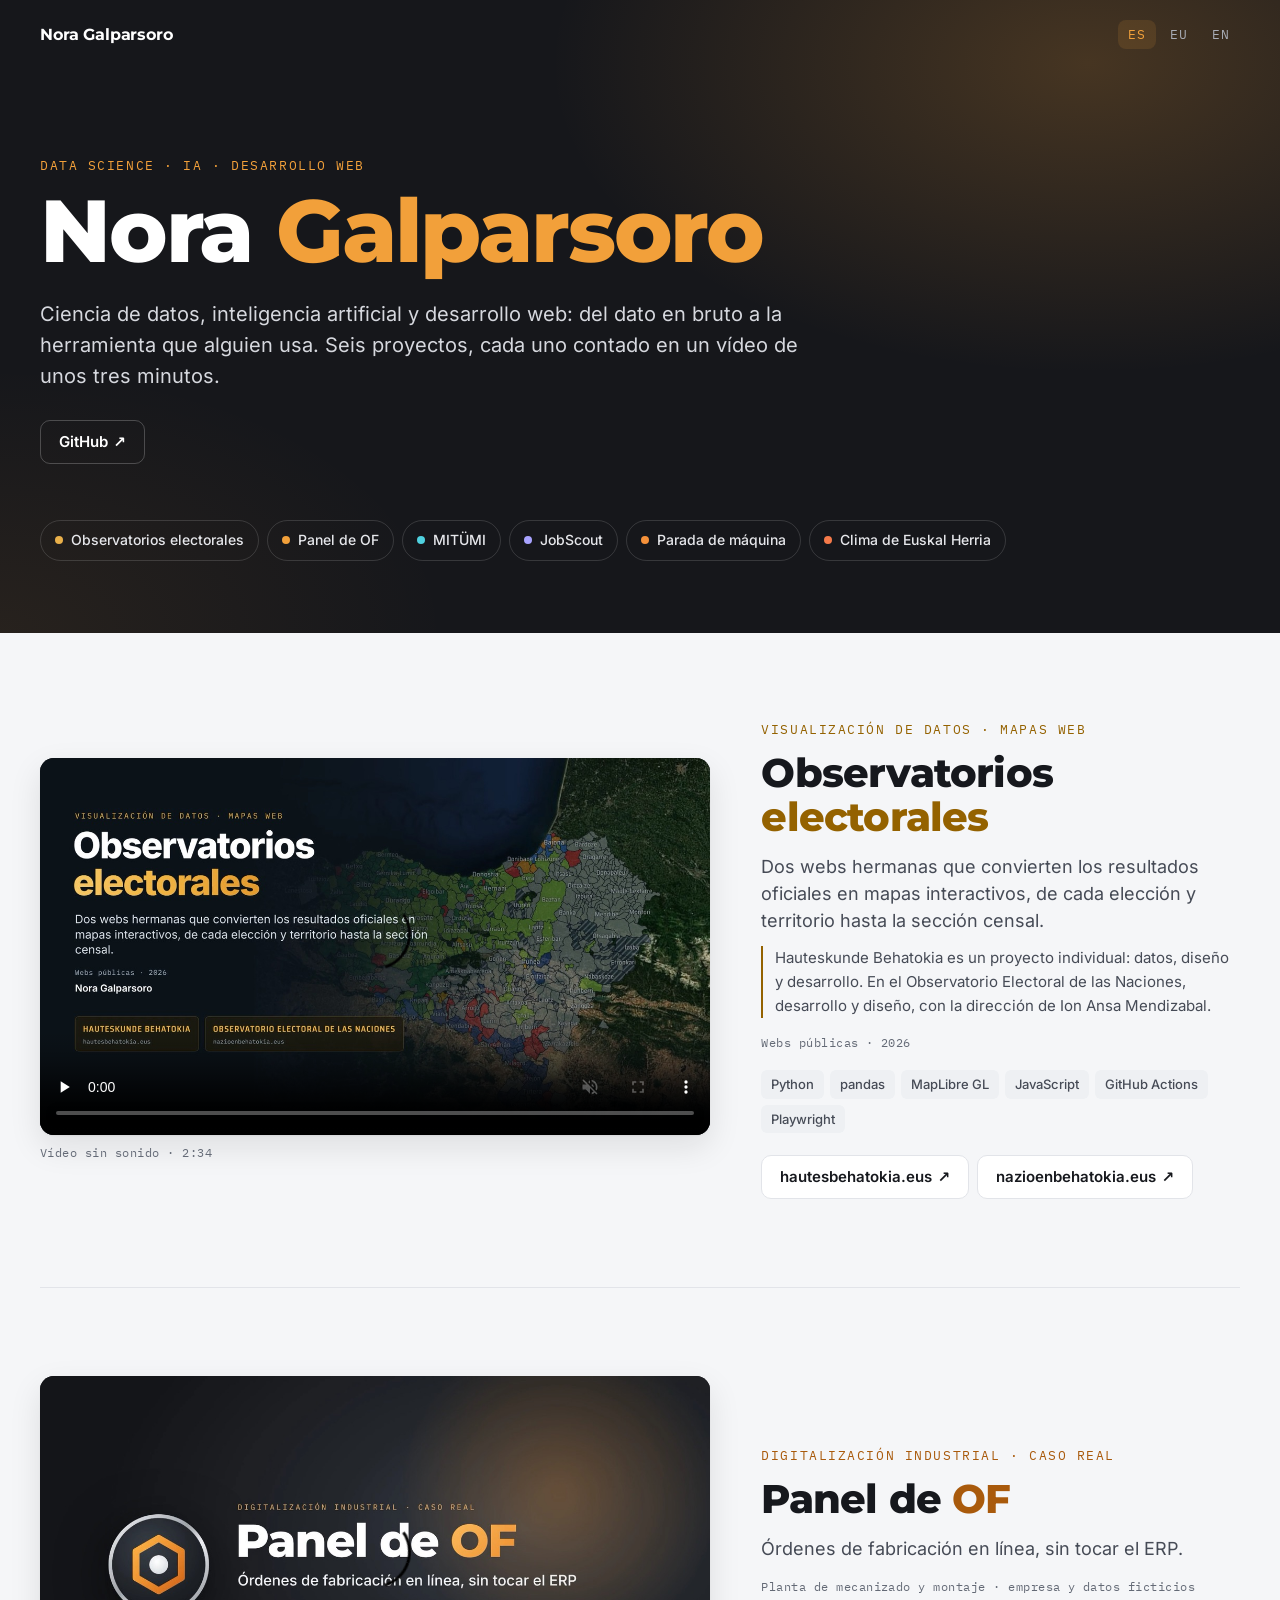
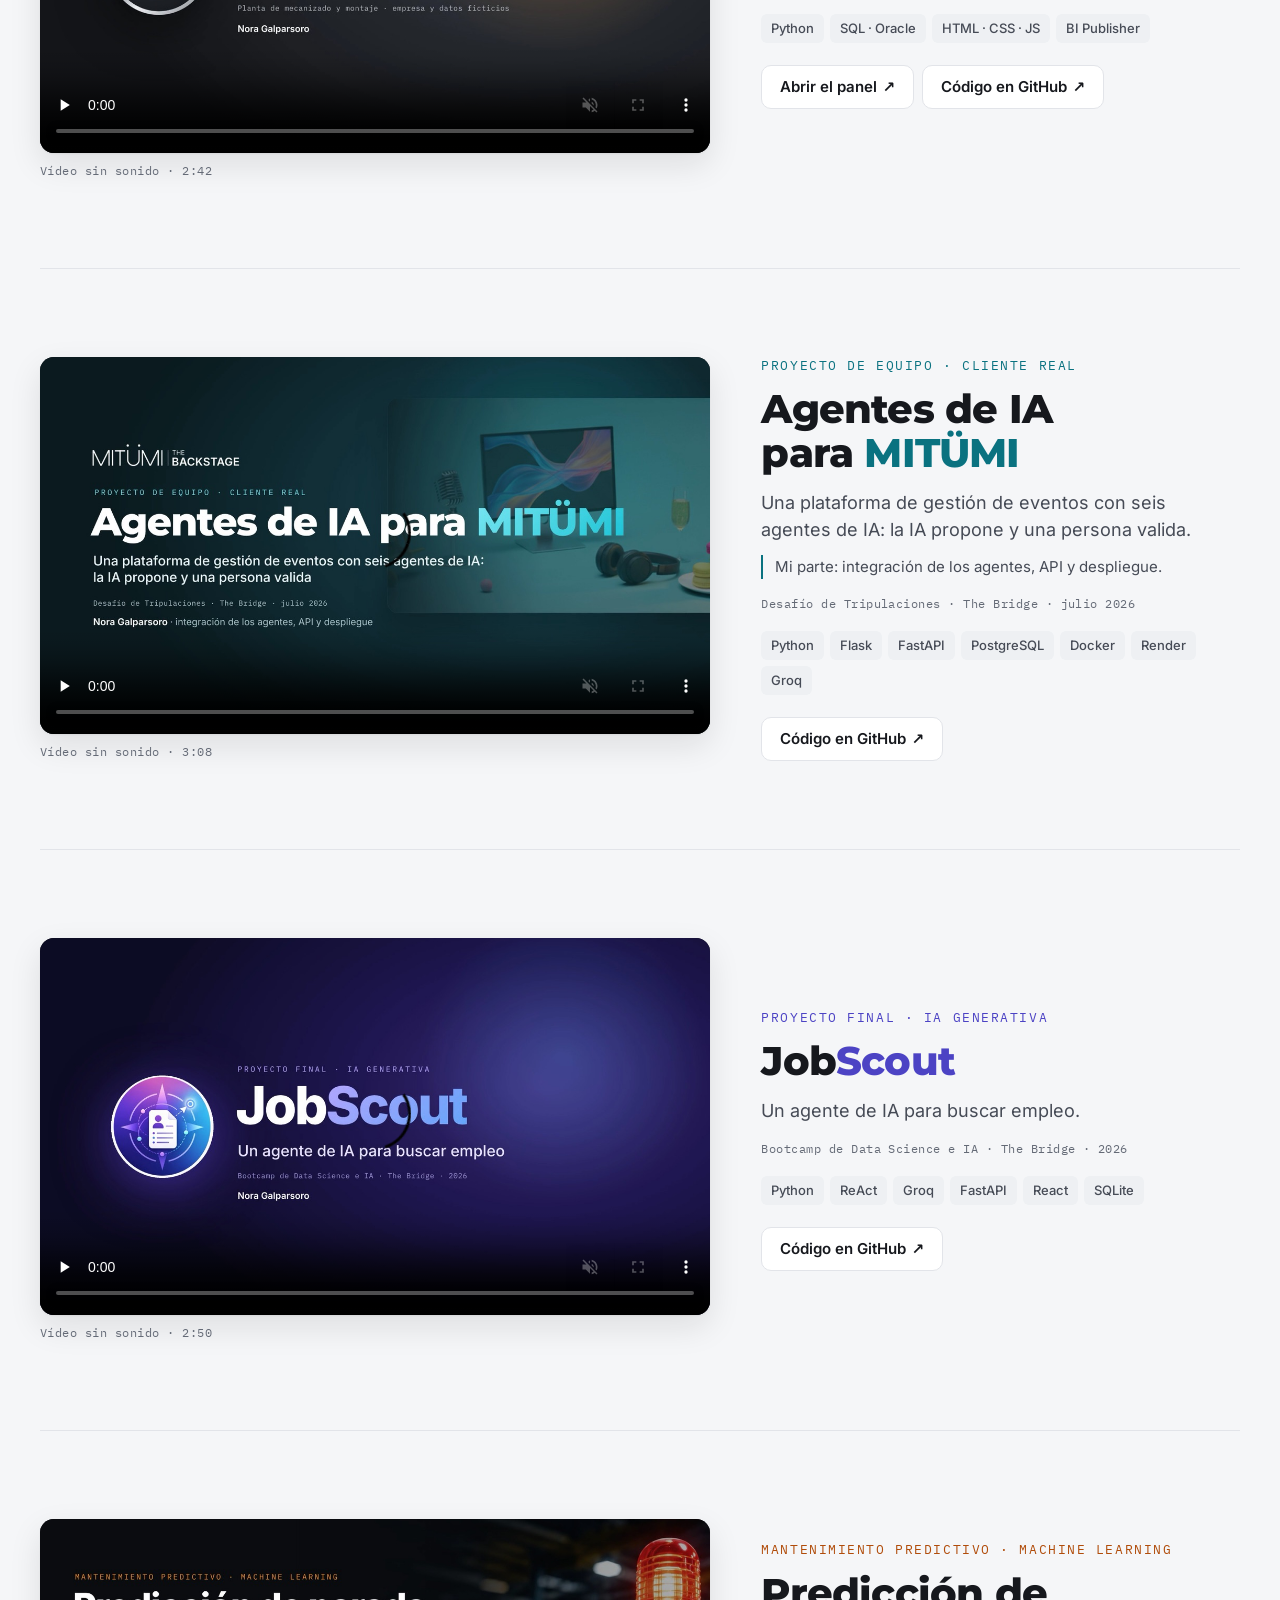
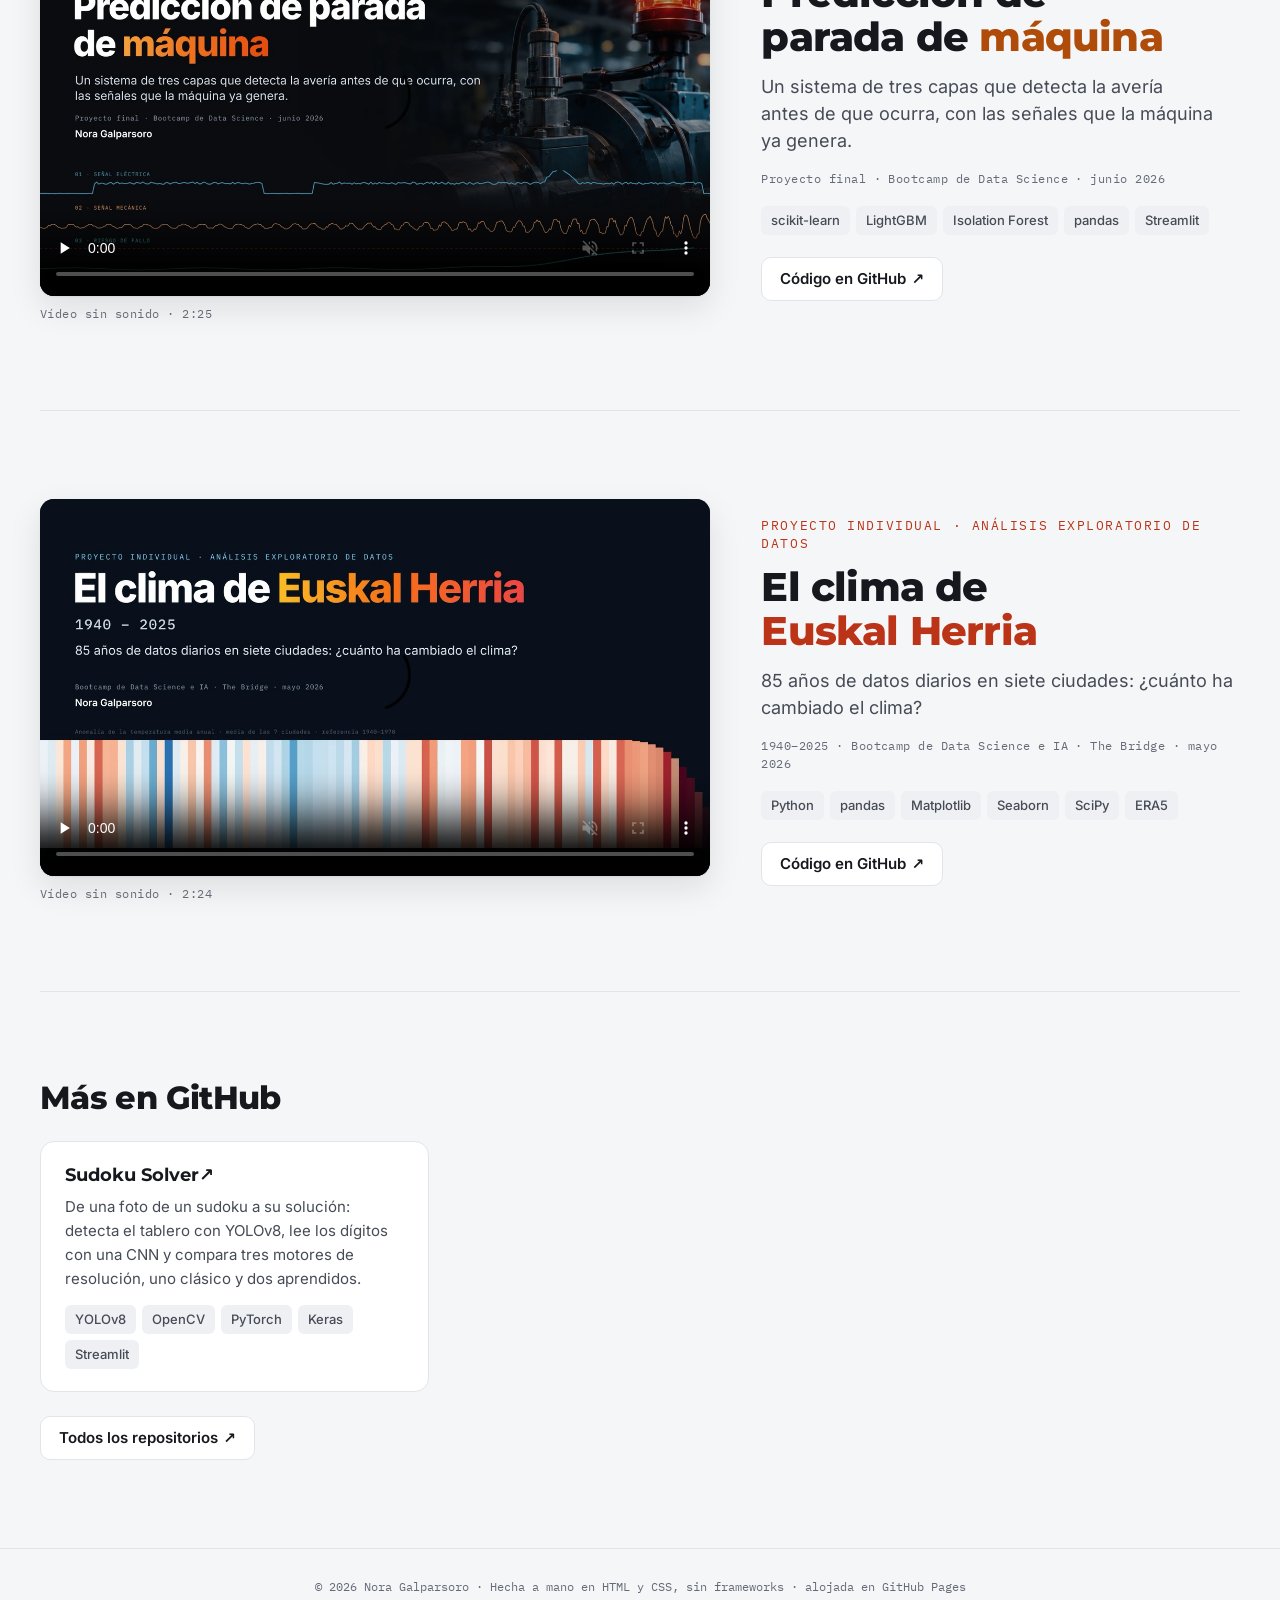
==== index.html @ d655db75 "Portfolio: seis proyectos, cada uno con su vídeo, en castellano, euskera e inglés Co-Authored-By: Cl" ====
<!doctype html>
<html lang="es">
<head>
<meta charset="utf-8">
<meta name="viewport" content="width=device-width, initial-scale=1">
<meta http-equiv="Content-Security-Policy" content="default-src 'self'; img-src 'self'; media-src 'self'; style-src 'self'; font-src 'self'; script-src 'self'; base-uri 'none'; form-action 'none'">
<title>Nora Galparsoro · Portfolio</title>
<meta name="description" content="Proyectos de ciencia de datos, IA y desarrollo web de Nora Galparsoro, cada uno contado en un vídeo de unos tres minutos.">
<meta name="color-scheme" content="light dark">
<meta name="theme-color" content="#16171b">
<link rel="canonical" href="https://ngalparsoro.github.io/">
<link rel="alternate" hreflang="es" href="https://ngalparsoro.github.io/">
<link rel="alternate" hreflang="eu" href="https://ngalparsoro.github.io/eu/">
<link rel="alternate" hreflang="en" href="https://ngalparsoro.github.io/en/">
<link rel="alternate" hreflang="x-default" href="https://ngalparsoro.github.io/">
<meta property="og:type" content="website">
<meta property="og:title" content="Nora Galparsoro · Portfolio">
<meta property="og:description" content="Proyectos de ciencia de datos, IA y desarrollo web de Nora Galparsoro, cada uno contado en un vídeo de unos tres minutos.">
<meta property="og:url" content="https://ngalparsoro.github.io/">
<meta property="og:image" content="https://ngalparsoro.github.io/og-es.jpg">
<meta property="og:image:width" content="1200">
<meta property="og:image:height" content="630">
<meta property="og:locale" content="es_ES">
<meta name="twitter:card" content="summary_large_image">
<link rel="icon" href="favicon.svg" type="image/svg+xml">
<link rel="preload" href="fuentes/montserrat.woff2" as="font" type="font/woff2" crossorigin>
<link rel="preload" href="fuentes/inter.woff2" as="font" type="font/woff2" crossorigin>
<link rel="stylesheet" href="estilo.css?v=6f895183e2">
<script src="portfolio.js?v=cf2d820ee4" defer></script>
</head>
<body>
<a class="saltar" href="#proyectos">Ir a los proyectos</a>
<header class="portada">
<nav class="barra" aria-label="Idioma">
<a class="marca" href="">Nora Galparsoro</a>
<ul class="idiomas">
<li><a href="" lang="es" hreflang="es" title="Español" aria-current="page">ES</a></li>
<li><a href="eu/" lang="eu" hreflang="eu" title="Euskara">EU</a></li>
<li><a href="en/" lang="en" hreflang="en" title="English">EN</a></li>
</ul>
</nav>
<div class="portada-texto">
<p class="ceja">Data Science · IA · Desarrollo web</p>
<h1>Nora <span>Galparsoro</span></h1>
<p class="entradilla">Ciencia de datos, inteligencia artificial y desarrollo web: del dato en bruto a la herramienta que alguien usa. Seis proyectos, cada uno contado en un vídeo de unos tres minutos.</p>
<p class="contacto"><a class="boton boton-claro" href="https://github.com/ngalparsoro">GitHub<span aria-hidden="true">↗</span></a></p>
</div>
<nav class="indice" aria-label="Proyectos">
<ol>
<li><a class="p-behatokiak" href="#behatokiak">Observatorios electorales</a></li>
<li><a class="p-panel-of" href="#panel-of">Panel de OF</a></li>
<li><a class="p-mitumi" href="#mitumi">MITÜMI</a></li>
<li><a class="p-jobscout" href="#jobscout">JobScout</a></li>
<li><a class="p-mantenimiento" href="#mantenimiento">Parada de máquina</a></li>
<li><a class="p-clima" href="#clima">Clima de Euskal Herria</a></li>
</ol>
</nav>
</header>
<main id="proyectos">
<article class="proyecto p-behatokiak" id="behatokiak" aria-labelledby="t-behatokiak">
<figure class="video">
<video controls muted playsinline preload="none" width="1280" height="720" poster="portadas/behatokiak-es.jpg" aria-label="Vídeo: Observatorios electorales">
<source src="videos/behatokiak-es.mp4" type="video/mp4">
</video>
<figcaption>Vídeo sin sonido · 2:34</figcaption>
</figure>
<div class="texto">
<p class="ceja">Visualización de datos · Mapas web</p>
<h2 id="t-behatokiak">Observatorios <em>electorales</em></h2>
<p class="sub">Dos webs hermanas que convierten los resultados oficiales en mapas interactivos, de cada elección y territorio hasta la sección censal.</p>
<p class="nota">Hauteskunde Behatokia es un proyecto individual: datos, diseño y desarrollo. En el Observatorio Electoral de las Naciones, desarrollo y diseño, con la dirección de Ion Ansa Mendizabal.</p>
<p class="meta">Webs públicas · 2026</p>
<ul class="stack"><li>Python</li><li>pandas</li><li>MapLibre GL</li><li>JavaScript</li><li>GitHub Actions</li><li>Playwright</li></ul>
<p class="enlaces"><a class="boton boton-web" href="https://hautesbehatokia.eus">hautesbehatokia.eus<span aria-hidden="true">↗</span></a><a class="boton boton-web" href="https://nazioenbehatokia.eus">nazioenbehatokia.eus<span aria-hidden="true">↗</span></a></p>
</div>
</article>
<article class="proyecto p-panel-of" id="panel-of" aria-labelledby="t-panel-of">
<figure class="video">
<video controls muted playsinline preload="none" width="1280" height="720" poster="portadas/panel-of-es.jpg" aria-label="Vídeo: Panel de OF">
<source src="videos/panel-of-es.mp4" type="video/mp4">
</video>
<figcaption>Vídeo sin sonido · 2:42</figcaption>
</figure>
<div class="texto">
<p class="ceja">Digitalización industrial · Caso real</p>
<h2 id="t-panel-of">Panel de <em>OF</em></h2>
<p class="sub">Órdenes de fabricación en línea, sin tocar el ERP.</p>
<p class="meta">Planta de mecanizado y montaje · empresa y datos ficticios</p>
<ul class="stack"><li>Python</li><li>SQL · Oracle</li><li>HTML · CSS · JS</li><li>BI Publisher</li></ul>
<p class="enlaces"><a class="boton boton-demo" href="https://ngalparsoro.github.io/panel-de-of/mockup_panel_ofs_v2.html">Abrir el panel<span aria-hidden="true">↗</span></a><a class="boton boton-codigo" href="https://github.com/ngalparsoro/panel-de-of">Código en GitHub<span aria-hidden="true">↗</span></a></p>
</div>
</article>
<article class="proyecto p-mitumi" id="mitumi" aria-labelledby="t-mitumi">
<figure class="video">
<video controls muted playsinline preload="none" width="1280" height="720" poster="portadas/mitumi-es.jpg" aria-label="Vídeo: Agentes de IA para MITÜMI">
<source src="videos/mitumi-es.mp4" type="video/mp4">
</video>
<figcaption>Vídeo sin sonido · 3:08</figcaption>
</figure>
<div class="texto">
<p class="ceja">Proyecto de equipo · Cliente real</p>
<h2 id="t-mitumi">Agentes de IA para <em>MITÜMI</em></h2>
<p class="sub">Una plataforma de gestión de eventos con seis agentes de IA: la IA propone y una persona valida.</p>
<p class="nota">Mi parte: integración de los agentes, API y despliegue.</p>
<p class="meta">Desafío de Tripulaciones · The Bridge · julio 2026</p>
<ul class="stack"><li>Python</li><li>Flask</li><li>FastAPI</li><li>PostgreSQL</li><li>Docker</li><li>Render</li><li>Groq</li></ul>
<p class="enlaces"><a class="boton boton-codigo" href="https://github.com/ngalparsoro/Agentes_Mitumi">Código en GitHub<span aria-hidden="true">↗</span></a></p>
</div>
</article>
<article class="proyecto p-jobscout" id="jobscout" aria-labelledby="t-jobscout">
<figure class="video">
<video controls muted playsinline preload="none" width="1280" height="720" poster="portadas/jobscout-es.jpg" aria-label="Vídeo: JobScout">
<source src="videos/jobscout-es.mp4" type="video/mp4">
</video>
<figcaption>Vídeo sin sonido · 2:50</figcaption>
</figure>
<div class="texto">
<p class="ceja">Proyecto final · IA generativa</p>
<h2 id="t-jobscout">Job<em>Scout</em></h2>
<p class="sub">Un agente de IA para buscar empleo.</p>
<p class="meta">Bootcamp de Data Science e IA · The Bridge · 2026</p>
<ul class="stack"><li>Python</li><li>ReAct</li><li>Groq</li><li>FastAPI</li><li>React</li><li>SQLite</li></ul>
<p class="enlaces"><a class="boton boton-codigo" href="https://github.com/ngalparsoro/Agente_JobScout">Código en GitHub<span aria-hidden="true">↗</span></a></p>
</div>
</article>
<article class="proyecto p-mantenimiento" id="mantenimiento" aria-labelledby="t-mantenimiento">
<figure class="video">
<video controls muted playsinline preload="none" width="1280" height="720" poster="portadas/mantenimiento-es.jpg" aria-label="Vídeo: Predicción de parada de máquina">
<source src="videos/mantenimiento-es.mp4" type="video/mp4">
</video>
<figcaption>Vídeo sin sonido · 2:25</figcaption>
</figure>
<div class="texto">
<p class="ceja">Mantenimiento predictivo · Machine learning</p>
<h2 id="t-mantenimiento">Predicción de parada de <em>máquina</em></h2>
<p class="sub">Un sistema de tres capas que detecta la avería antes de que ocurra, con las señales que la máquina ya genera.</p>
<p class="meta">Proyecto final · Bootcamp de Data Science · junio 2026</p>
<ul class="stack"><li>scikit-learn</li><li>LightGBM</li><li>Isolation Forest</li><li>pandas</li><li>Streamlit</li></ul>
<p class="enlaces"><a class="boton boton-codigo" href="https://github.com/ngalparsoro/Milling-Machine-Failure-Prediction">Código en GitHub<span aria-hidden="true">↗</span></a></p>
</div>
</article>
<article class="proyecto p-clima" id="clima" aria-labelledby="t-clima">
<figure class="video">
<video controls muted playsinline preload="none" width="1280" height="720" poster="portadas/clima-es.jpg" aria-label="Vídeo: El clima de Euskal Herria">
<source src="videos/clima-es.mp4" type="video/mp4">
</video>
<figcaption>Vídeo sin sonido · 2:24</figcaption>
</figure>
<div class="texto">
<p class="ceja">Proyecto individual · Análisis exploratorio de datos</p>
<h2 id="t-clima">El clima de <em>Euskal Herria</em></h2>
<p class="sub">85 años de datos diarios en siete ciudades: ¿cuánto ha cambiado el clima?</p>
<p class="meta">1940–2025 · Bootcamp de Data Science e IA · The Bridge · mayo 2026</p>
<ul class="stack"><li>Python</li><li>pandas</li><li>Matplotlib</li><li>Seaborn</li><li>SciPy</li><li>ERA5</li></ul>
<p class="enlaces"><a class="boton boton-codigo" href="https://github.com/ngalparsoro/EDA-Weather-Change-in-Basque-Country">Código en GitHub<span aria-hidden="true">↗</span></a></p>
</div>
</article>
<section class="otros" aria-labelledby="t-otros">
<h2 id="t-otros">Más en GitHub</h2>
<ul>
<li>
<h3><a href="https://github.com/ngalparsoro/Sudoku_Solver_DL">Sudoku Solver<span aria-hidden="true">↗</span></a></h3>
<p>De una foto de un sudoku a su solución: detecta el tablero con YOLOv8, lee los dígitos con una CNN y compara tres motores de resolución, uno clásico y dos aprendidos.</p>
<ul class="stack"><li>YOLOv8</li><li>OpenCV</li><li>PyTorch</li><li>Keras</li><li>Streamlit</li></ul>
</li>
</ul>
<p><a class="boton" href="https://github.com/ngalparsoro?tab=repositories">Todos los repositorios<span aria-hidden="true">↗</span></a></p>
</section>
</main>
<footer class="pie">
<p>© 2026 Nora Galparsoro · Hecha a mano en HTML y CSS, sin frameworks · alojada en GitHub Pages</p>
</footer>
</body>
</html>
---- estilo.css ----
/* Portfolio de Nora Galparsoro. La paleta y las letras son las de las portadas de los vídeos:
   portada oscura con naranja, contenido claro; cada proyecto con su color. */

@font-face {
  font-family: 'Montserrat';
  src: url('fuentes/montserrat.woff2') format('woff2');
  font-weight: 100 900;
  font-display: swap;
}
@font-face {
  font-family: 'Inter';
  src: url('fuentes/inter.woff2') format('woff2');
  font-weight: 100 900;
  font-display: swap;
}
@font-face {
  font-family: 'IBM Plex Mono';
  src: url('fuentes/ibm-plex-mono.woff2') format('woff2');
  font-weight: 400;
  font-display: swap;
}

:root {
  --fondo: #f5f6f8;
  --superficie: #ffffff;
  --texto: #16181d;
  --texto-2: #464b56;
  --texto-3: #646a76;
  --borde: #e2e4e9;
  --chip: #eef0f3;
  --sombra: 0 1px 2px rgb(16 18 24 / 6%), 0 12px 32px rgb(16 18 24 / 10%);

  --oscuro: #16171b;
  --naranja: #f2a03a;

  --sans: 'Inter', system-ui, -apple-system, 'Segoe UI', Roboto, sans-serif;
  --titulo: 'Montserrat', var(--sans);
  --mono: 'IBM Plex Mono', ui-monospace, 'SF Mono', Menlo, Consolas, monospace;

  --ancho: 1200px;
  --margen: clamp(16px, 4vw, 40px);

  color-scheme: light dark;
}

/* Cada proyecto: su color oscuro (sobre claro) y claro (sobre oscuro). */
.p-behatokiak    { --acento-o: #946200; --acento-c: #e9b04a; }
.p-panel-of      { --acento-o: #a95a0c; --acento-c: #f2a03a; }
.p-mitumi        { --acento-o: #0a7280; --acento-c: #4fd1df; }
.p-jobscout      { --acento-o: #4c43c4; --acento-c: #a8a3ff; }
.p-mantenimiento { --acento-o: #b04c0a; --acento-c: #f5913a; }
.p-clima         { --acento-o: #bb3418; --acento-c: #f57a4a; }
body             { --acento-o: #a95a0c; --acento-c: #f2a03a; }
.portada         { --acento-o: var(--naranja); --acento-c: var(--naranja); }
* { --acento: var(--acento-o); }

@media (prefers-color-scheme: dark) {
  :root {
    --fondo: #101114;
    --superficie: #191a1f;
    --texto: #eceef2;
    --texto-2: #b9bdc6;
    --texto-3: #8d929d;
    --borde: #2a2c33;
    --chip: #22242a;
    --sombra: 0 1px 2px rgb(0 0 0 / 30%), 0 12px 32px rgb(0 0 0 / 40%);
  }
  * { --acento: var(--acento-c); }
  .portada { border-bottom: 1px solid var(--borde); }
}

*, *::before, *::after { box-sizing: border-box; }

html { -webkit-text-size-adjust: 100%; scroll-behavior: smooth; }
@media (prefers-reduced-motion: reduce) { html { scroll-behavior: auto; } }

body {
  margin: 0;
  background: var(--fondo);
  color: var(--texto);
  font: 400 1rem/1.6 var(--sans);
  -webkit-font-smoothing: antialiased;
}

a { color: inherit; }
:focus-visible { outline: 2px solid var(--acento); outline-offset: 3px; border-radius: 4px; }
ul, ol { margin: 0; padding: 0; list-style: none; }

.saltar {
  position: absolute; left: 16px; top: -48px; z-index: 10;
  padding: 8px 14px; border-radius: 8px;
  background: var(--naranja); color: var(--oscuro); font-weight: 600; text-decoration: none;
}
.saltar:focus { top: 12px; }

.ceja {
  margin: 0 0 12px;
  font: 400 0.8125rem/1.4 var(--mono);
  letter-spacing: 0.12em;
  text-transform: uppercase;
  color: var(--acento);
}

/* ---------- Portada ---------- */

.portada {
  color: #ffffff;
  background:
    radial-gradient(60% 70% at 85% 10%, rgb(242 160 58 / 22%), transparent 70%),
    radial-gradient(50% 60% at 0% 100%, rgb(242 160 58 / 8%), transparent 70%),
    var(--oscuro);
  padding: 0 var(--margen) clamp(40px, 7vw, 72px);
}
.portada :focus-visible { outline-color: var(--naranja); }

.barra {
  max-width: var(--ancho);
  margin: 0 auto;
  display: flex;
  align-items: center;
  justify-content: space-between;
  gap: 16px;
  padding: 20px 0;
}
.marca {
  font: 700 1rem/1 var(--titulo);
  text-decoration: none;
  letter-spacing: -0.01em;
}
.idiomas { display: flex; gap: 4px; }
.idiomas a {
  display: block;
  padding: 8px 10px;
  border-radius: 8px;
  font: 400 0.8125rem/1 var(--mono);
  letter-spacing: 0.08em;
  color: #a9adb6;
  text-decoration: none;
}
.idiomas a:hover { color: #ffffff; background: rgb(255 255 255 / 8%); }
.idiomas a[aria-current] { color: var(--naranja); background: rgb(242 160 58 / 12%); }

.portada-texto {
  max-width: var(--ancho);
  margin: clamp(32px, 8vw, 88px) auto 0;
}
.portada h1 {
  margin: 0;
  font: 800 clamp(2.75rem, 9vw, 5.5rem)/1 var(--titulo);
  letter-spacing: -0.025em;
}
.portada h1 span { color: var(--naranja); }
.entradilla {
  max-width: 38em;
  margin: 24px 0 0;
  font-size: clamp(1.0625rem, 2.2vw, 1.25rem);
  line-height: 1.55;
  color: #d6d8de;
}
.contacto { margin: 28px 0 0; }

.indice {
  max-width: var(--ancho);
  margin: clamp(36px, 6vw, 56px) auto 0;
}
.indice ol { display: flex; flex-wrap: wrap; gap: 8px; }
.indice a {
  display: inline-flex;
  align-items: center;
  gap: 8px;
  padding: 8px 14px;
  border: 1px solid rgb(255 255 255 / 14%);
  border-radius: 999px;
  font-size: 0.875rem;
  font-weight: 500;
  color: #e6e7eb;
  text-decoration: none;
  transition: border-color 0.15s, background-color 0.15s;
}
.indice a::before {
  content: '';
  width: 8px; height: 8px;
  border-radius: 50%;
  background: var(--acento-c);
}
.indice a:hover { border-color: var(--acento-c); background: rgb(255 255 255 / 5%); }

/* ---------- Botones ---------- */

.boton {
  display: inline-flex;
  align-items: center;
  gap: 0.35em;
  min-height: 44px;
  padding: 10px 18px;
  border: 1px solid var(--borde);
  border-radius: 10px;
  background: var(--superficie);
  font-size: 0.9375rem;
  font-weight: 600;
  line-height: 1.2;
  text-decoration: none;
  transition: border-color 0.15s, color 0.15s;
}
.boton:hover { border-color: var(--acento); color: var(--acento); }
.boton-claro {
  border-color: rgb(255 255 255 / 22%);
  background: transparent;
  color: #ffffff;
}
.boton-claro:hover { border-color: var(--naranja); color: var(--naranja); }

/* ---------- Proyectos ---------- */

main {
  max-width: calc(var(--ancho) + 2 * var(--margen));
  margin: 0 auto;
  padding: 0 var(--margen);
}

.proyecto {
  display: grid;
  grid-template-columns: minmax(0, 7fr) minmax(0, 5fr);
  gap: clamp(28px, 4vw, 56px);
  align-items: center;
  padding: clamp(48px, 7vw, 88px) 0;
  border-bottom: 1px solid var(--borde);
  scroll-margin-top: 16px;
}

.video { margin: 0; }
.video video {
  display: block;
  width: 100%;
  height: auto;
  aspect-ratio: 16 / 9;
  border-radius: 14px;
  background: var(--oscuro);
  box-shadow: var(--sombra);
}
.video figcaption {
  margin-top: 10px;
  font: 400 0.75rem/1.4 var(--mono);
  letter-spacing: 0.04em;
  color: var(--texto-3);
}

.texto h2 {
  margin: 0;
  font: 800 clamp(1.75rem, 3.4vw, 2.5rem)/1.1 var(--titulo);
  letter-spacing: -0.02em;
  text-wrap: balance;
}
.texto h2 em { font-style: normal; color: var(--acento); }
.sub {
  margin: 14px 0 0;
  font-size: 1.125rem;
  line-height: 1.5;
  color: var(--texto-2);
  text-wrap: pretty;
}
.nota {
  margin: 12px 0 0;
  padding-left: 12px;
  border-left: 2px solid var(--acento);
  font-size: 0.9375rem;
  color: var(--texto-2);
}
.meta {
  margin: 16px 0 0;
  font: 400 0.75rem/1.5 var(--mono);
  letter-spacing: 0.04em;
  color: var(--texto-3);
}

.stack { display: flex; flex-wrap: wrap; gap: 6px; margin-top: 18px; }
.stack li {
  padding: 4px 10px;
  border-radius: 6px;
  background: var(--chip);
  font-size: 0.8125rem;
  font-weight: 500;
  color: var(--texto-2);
}

.enlaces { display: flex; flex-wrap: wrap; gap: 8px; margin: 22px 0 0; }

/* ---------- Más en GitHub ---------- */

.otros { padding: clamp(48px, 7vw, 88px) 0; }
.otros > h2 {
  margin: 0 0 24px;
  font: 800 clamp(1.5rem, 2.8vw, 2rem)/1.15 var(--titulo);
  letter-spacing: -0.02em;
}
.otros > ul { display: grid; grid-template-columns: repeat(auto-fill, minmax(min(100%, 340px), 1fr)); gap: 16px; }
.otros > ul > li {
  padding: 22px 24px;
  border: 1px solid var(--borde);
  border-radius: 14px;
  background: var(--superficie);
}
.otros h3 { margin: 0; font: 700 1.125rem/1.3 var(--titulo); }
.otros h3 a { text-decoration: none; }
.otros h3 a:hover { color: var(--acento); }
.otros li p { margin: 8px 0 0; color: var(--texto-2); font-size: 0.9375rem; }
.otros .stack { margin-top: 14px; }
.otros > p { margin: 24px 0 0; }

.pie {
  padding: 28px var(--margen) 40px;
  border-top: 1px solid var(--borde);
  text-align: center;
  font: 400 0.75rem/1.6 var(--mono);
  color: var(--texto-3);
}
.pie p { margin: 0; }

/* ---------- Pantallas estrechas ---------- */

@media (max-width: 860px) {
  .proyecto { grid-template-columns: minmax(0, 1fr); gap: 24px; }
}
@media (max-width: 380px) {
  .marca { font-size: 0.9375rem; }
  .idiomas a { padding: 8px 7px; }
}
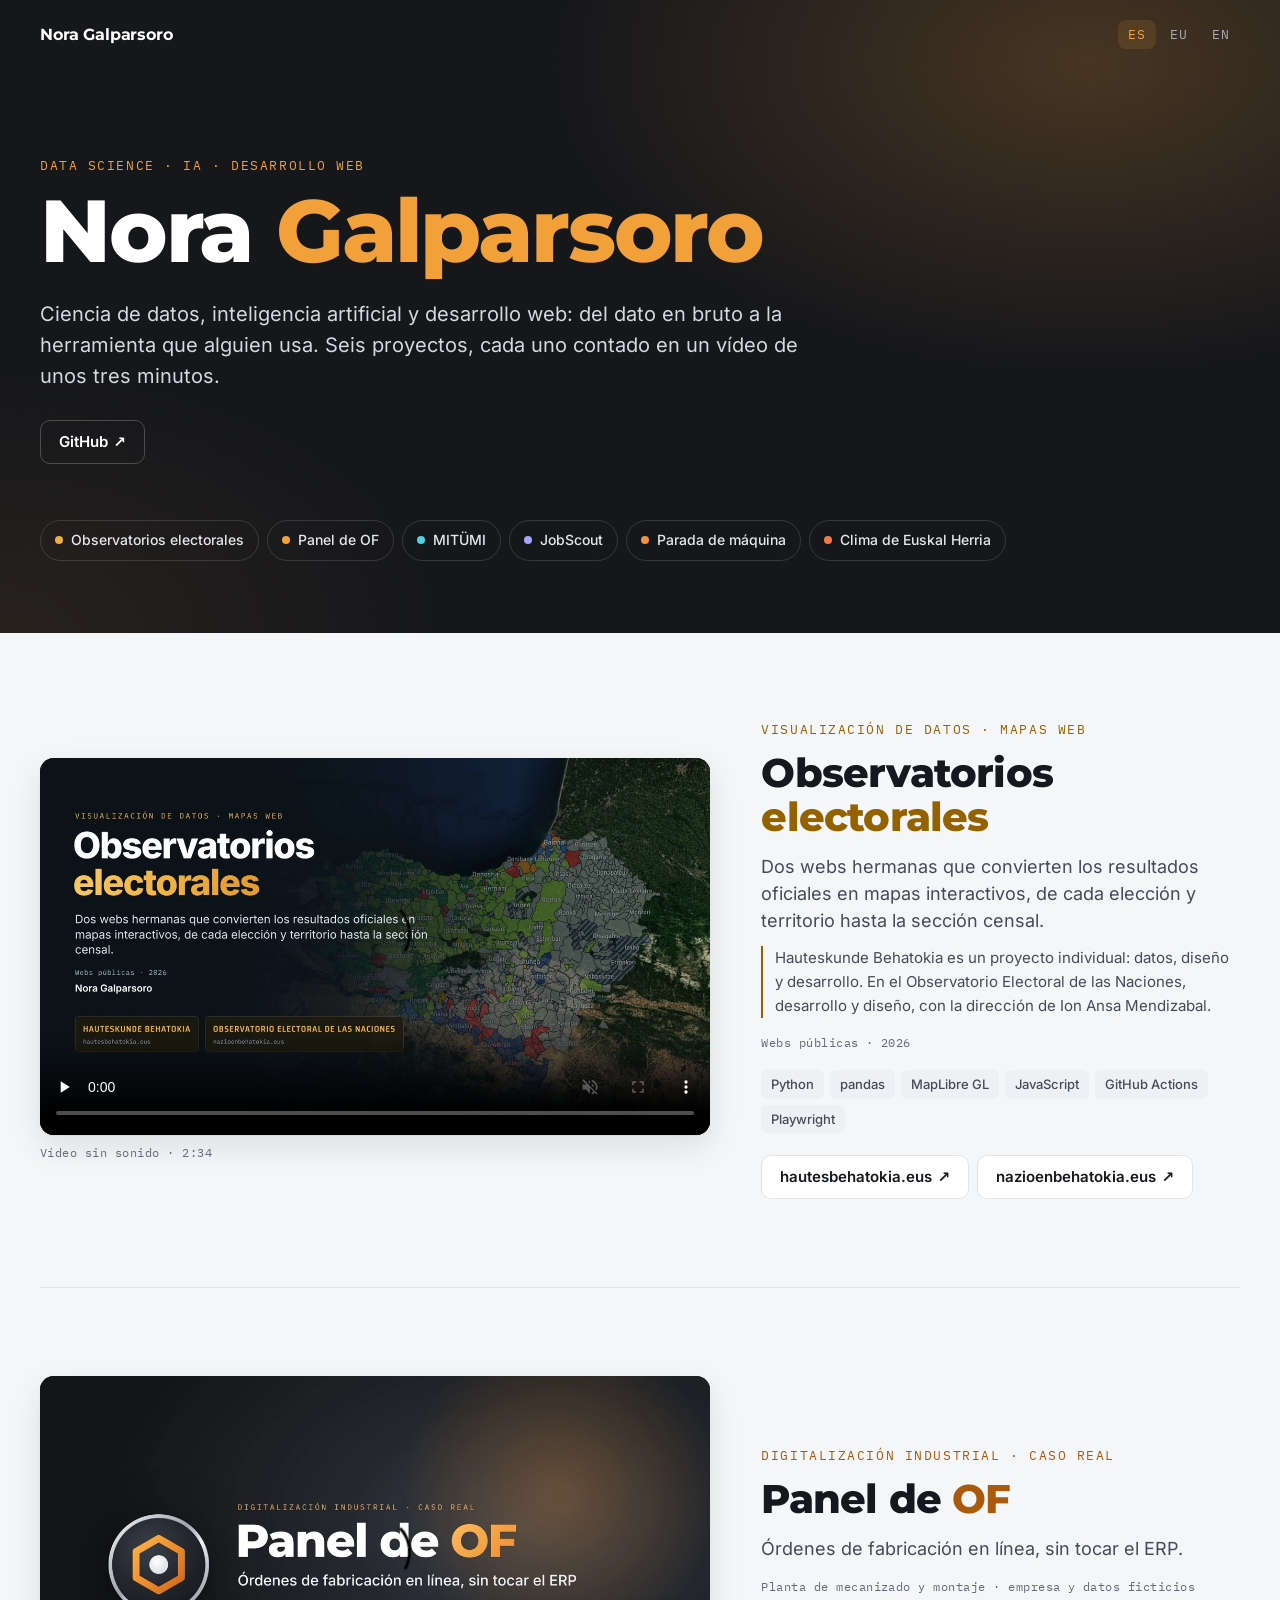
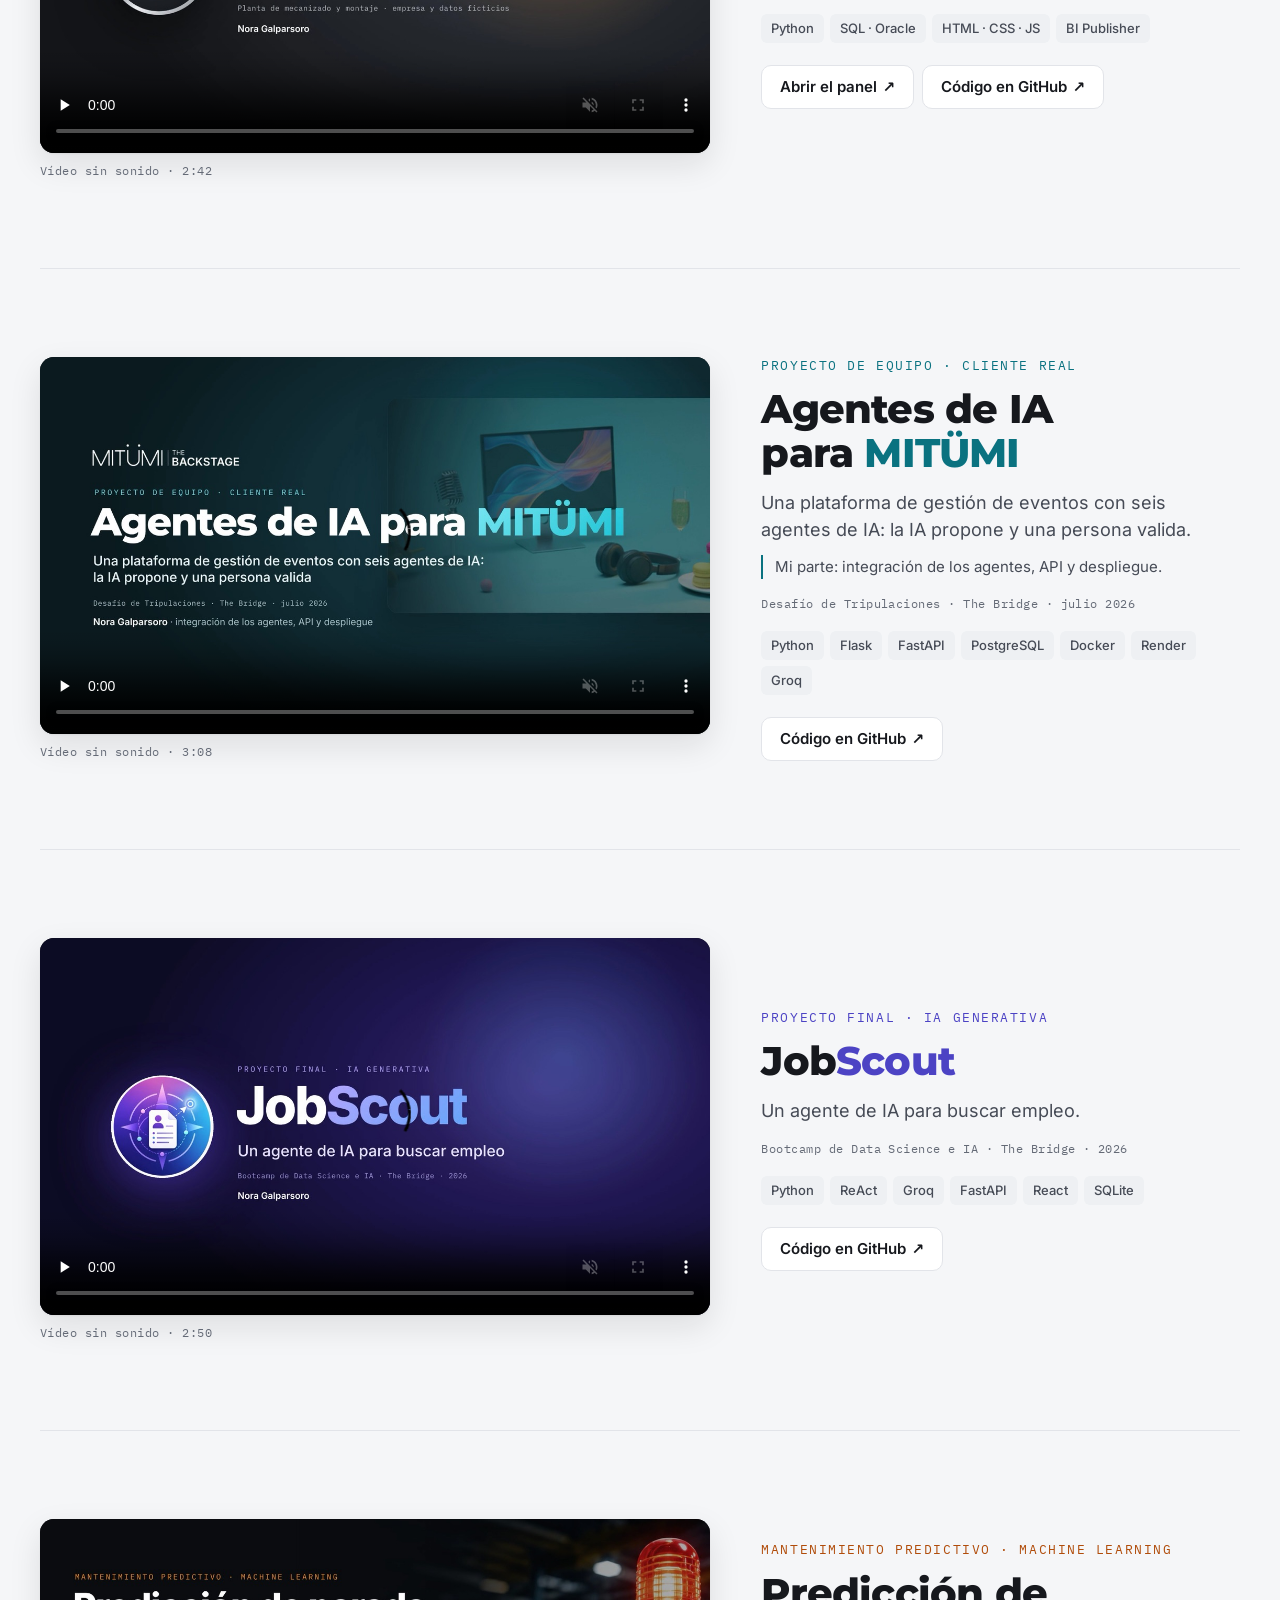
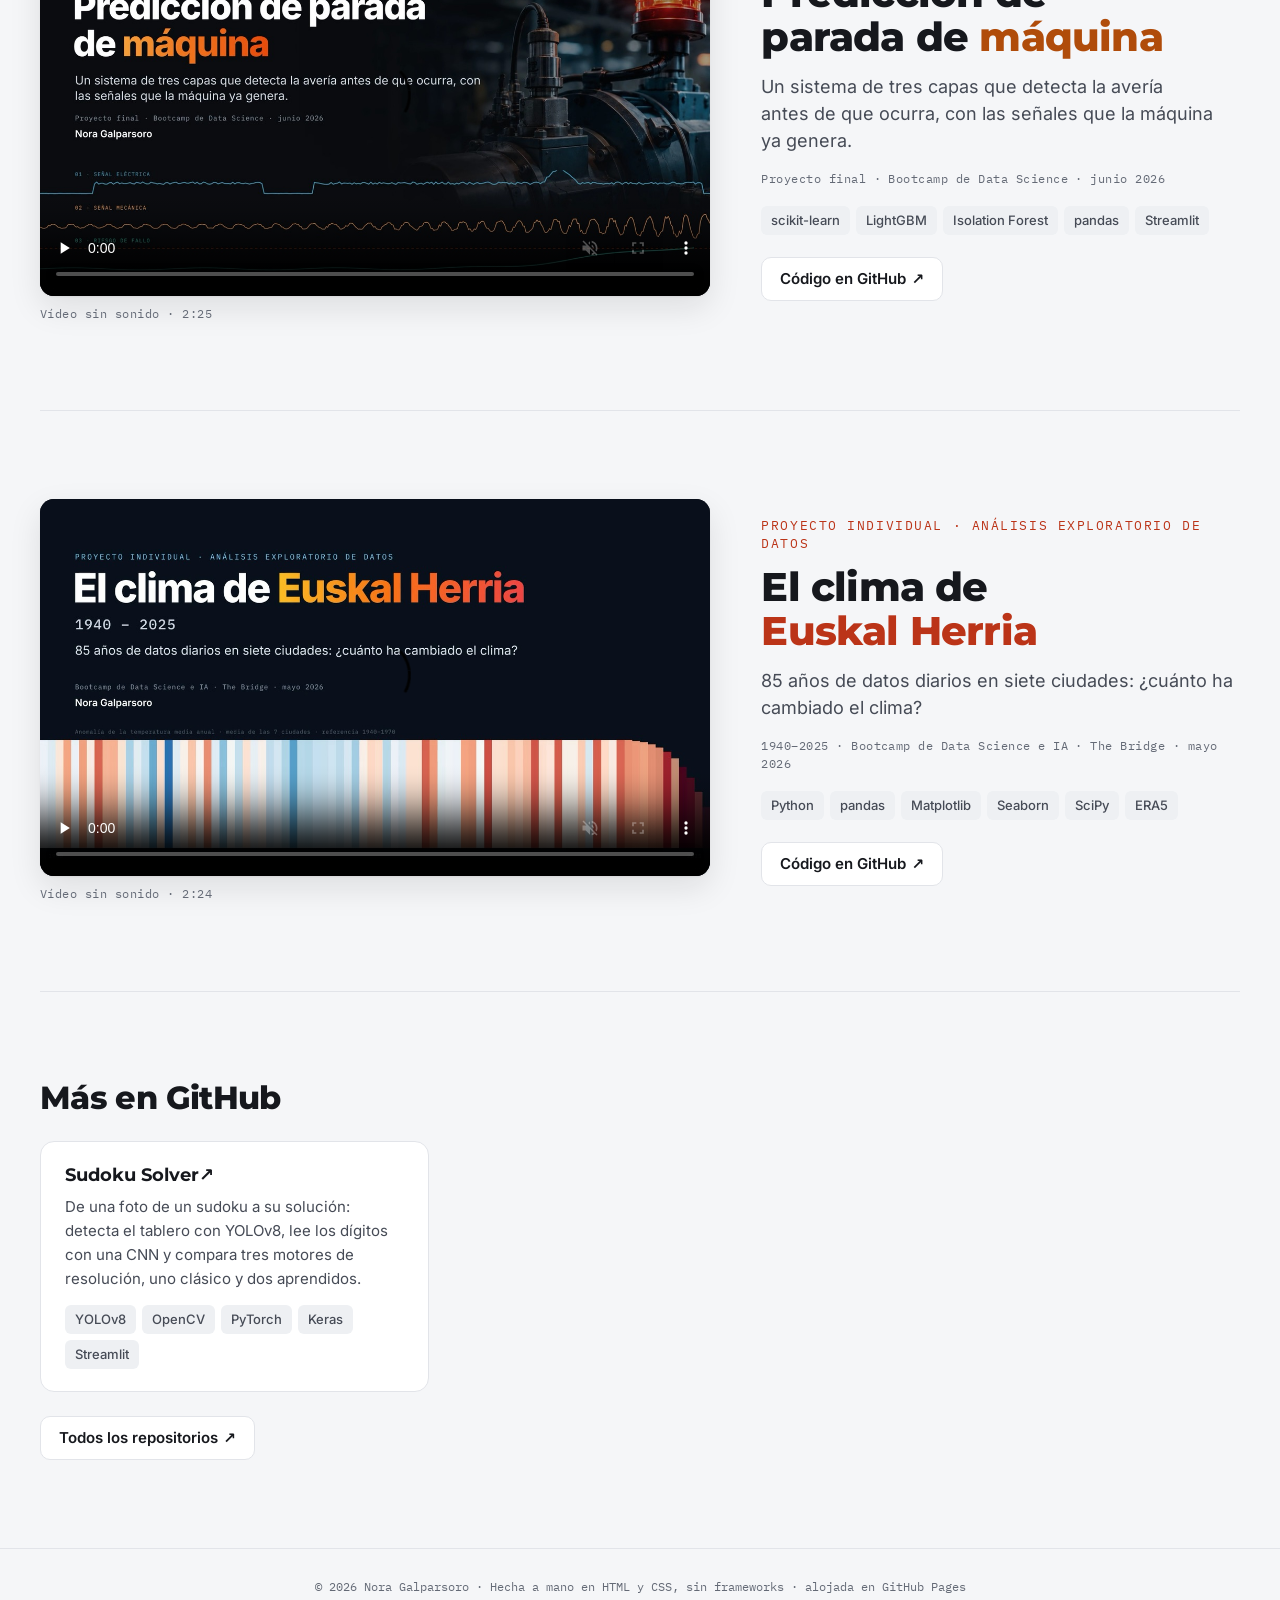
==== commit e0ddd611: "Estadísticas de visitas con Cloudflare Web Analytics, sin cookies Co-Authored-By: Claude Opus 5.5 <n" ====
--- a/index.html
+++ b/index.html
@@ -3,7 +3,7 @@
 <head>
 <meta charset="utf-8">
 <meta name="viewport" content="width=device-width, initial-scale=1">
-<meta http-equiv="Content-Security-Policy" content="default-src 'self'; img-src 'self'; media-src 'self'; style-src 'self'; font-src 'self'; script-src 'self'; base-uri 'none'; form-action 'none'">
+<meta http-equiv="Content-Security-Policy" content="default-src 'self'; img-src 'self'; media-src 'self'; style-src 'self'; font-src 'self'; script-src 'self' https://static.cloudflareinsights.com; connect-src 'self' https://cloudflareinsights.com; base-uri 'none'; form-action 'none'">
 <title>Nora Galparsoro · Portfolio</title>
 <meta name="description" content="Proyectos de ciencia de datos, IA y desarrollo web de Nora Galparsoro, cada uno contado en un vídeo de unos tres minutos.">
 <meta name="color-scheme" content="light dark">
@@ -27,6 +27,7 @@
 <link rel="preload" href="fuentes/inter.woff2" as="font" type="font/woff2" crossorigin>
 <link rel="stylesheet" href="estilo.css?v=6f895183e2">
 <script src="portfolio.js?v=cf2d820ee4" defer></script>
+<script defer src="https://static.cloudflareinsights.com/beacon.min.js" data-cf-beacon='{"token": "63fe7f08a7044c90adf6e517d1da597f"}'></script>
 </head>
 <body>
 <a class="saltar" href="#proyectos">Ir a los proyectos</a>
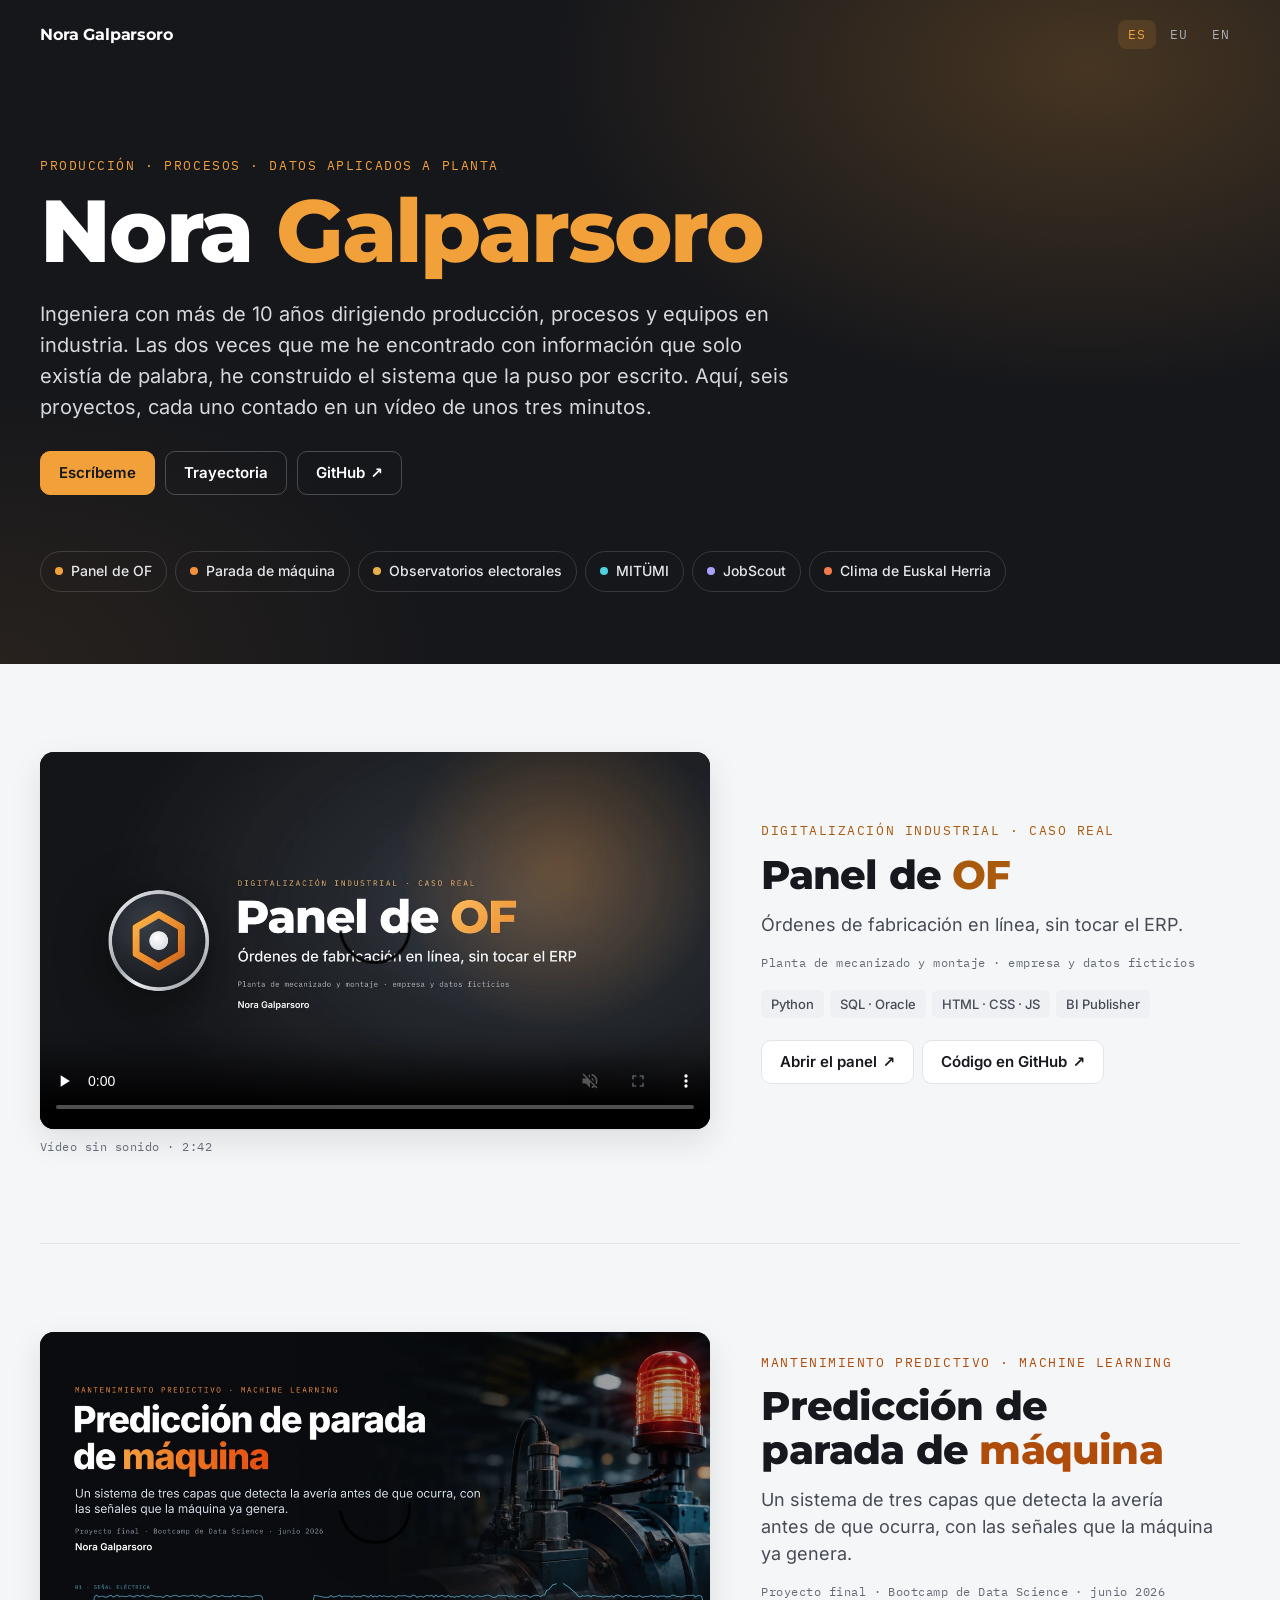
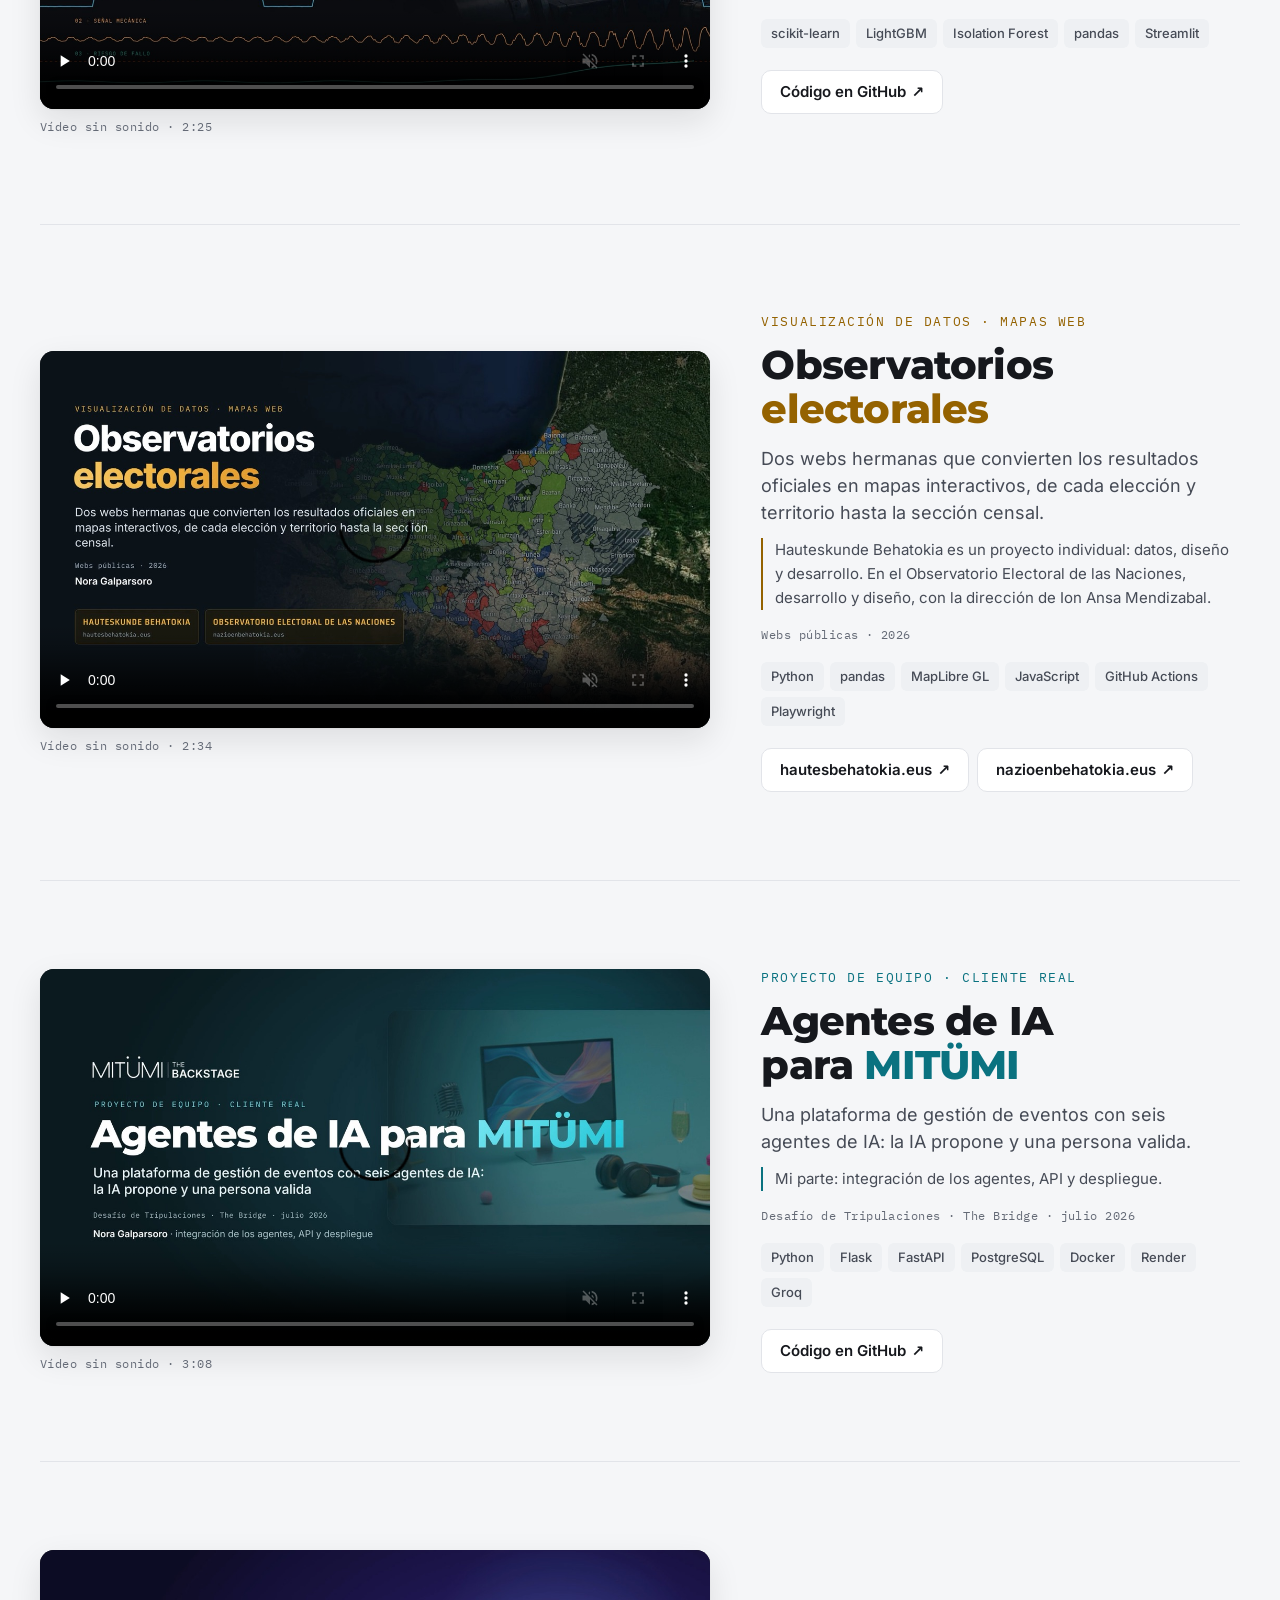
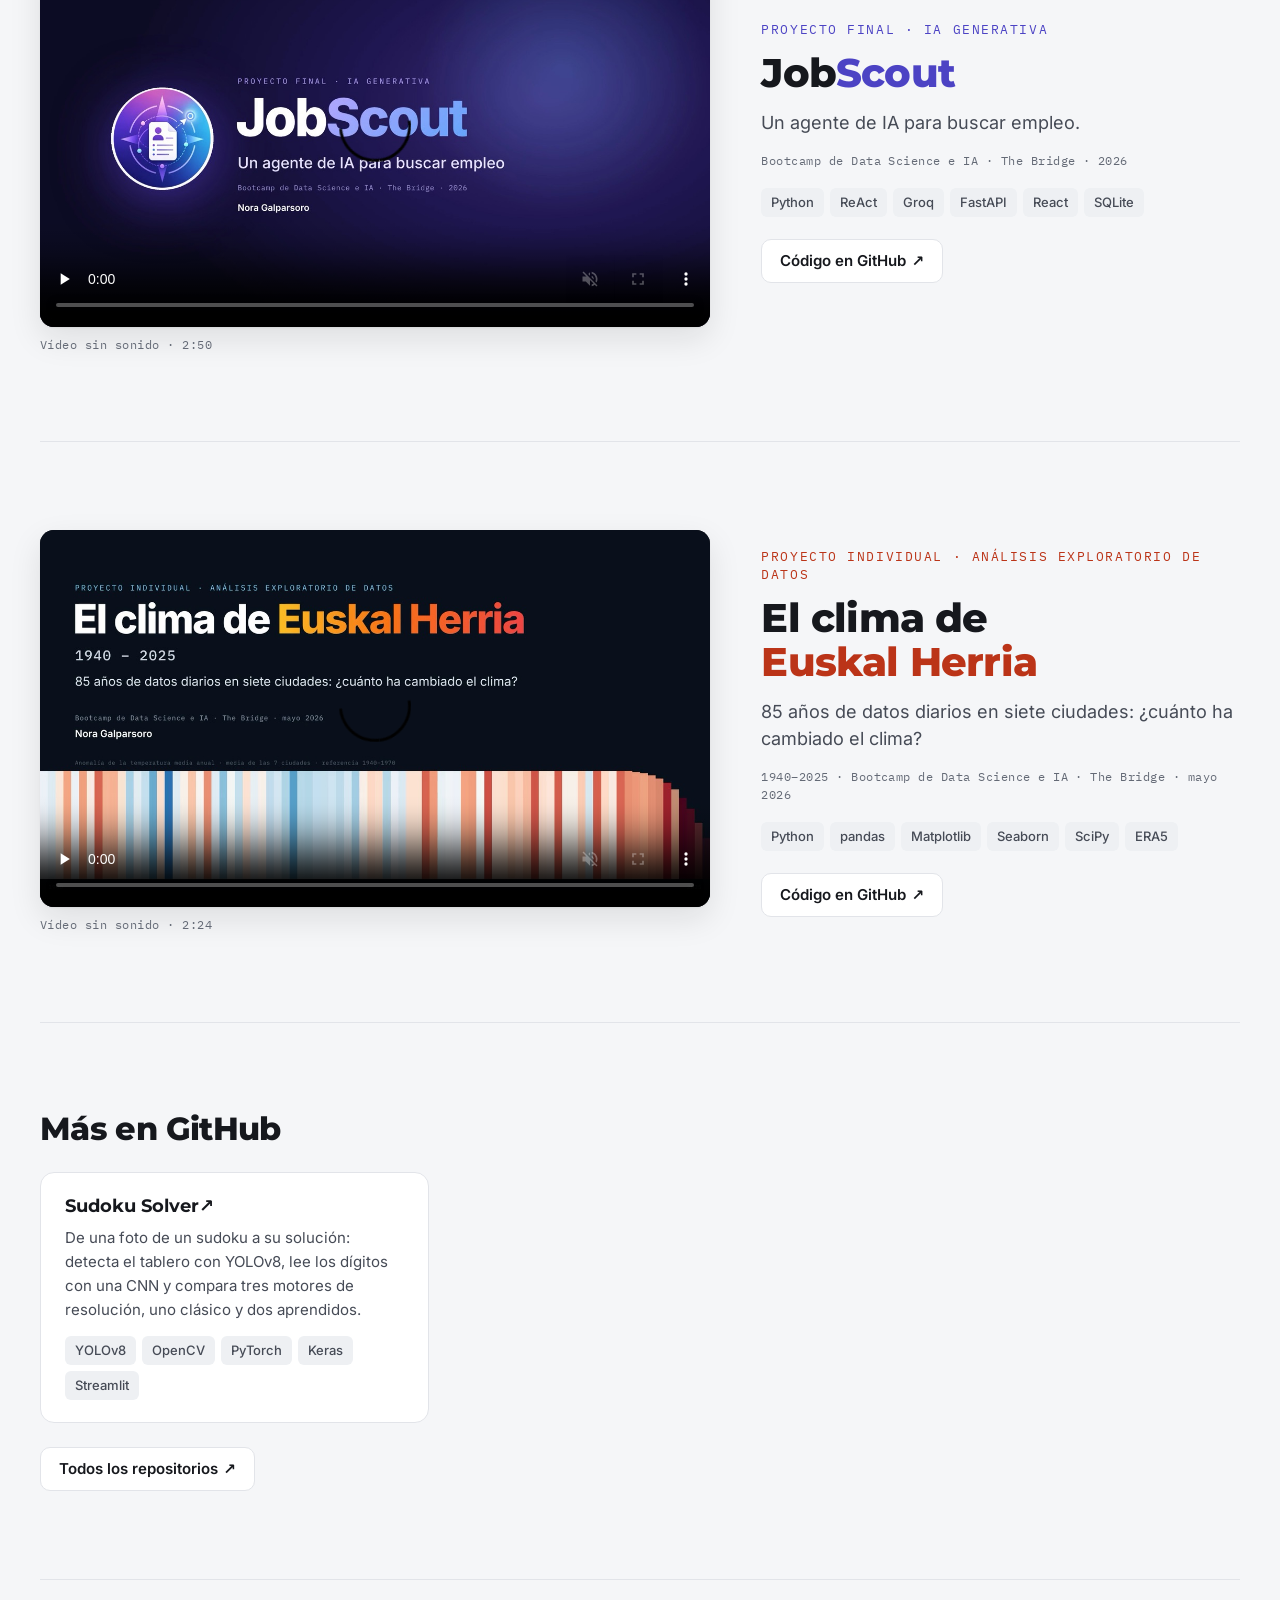
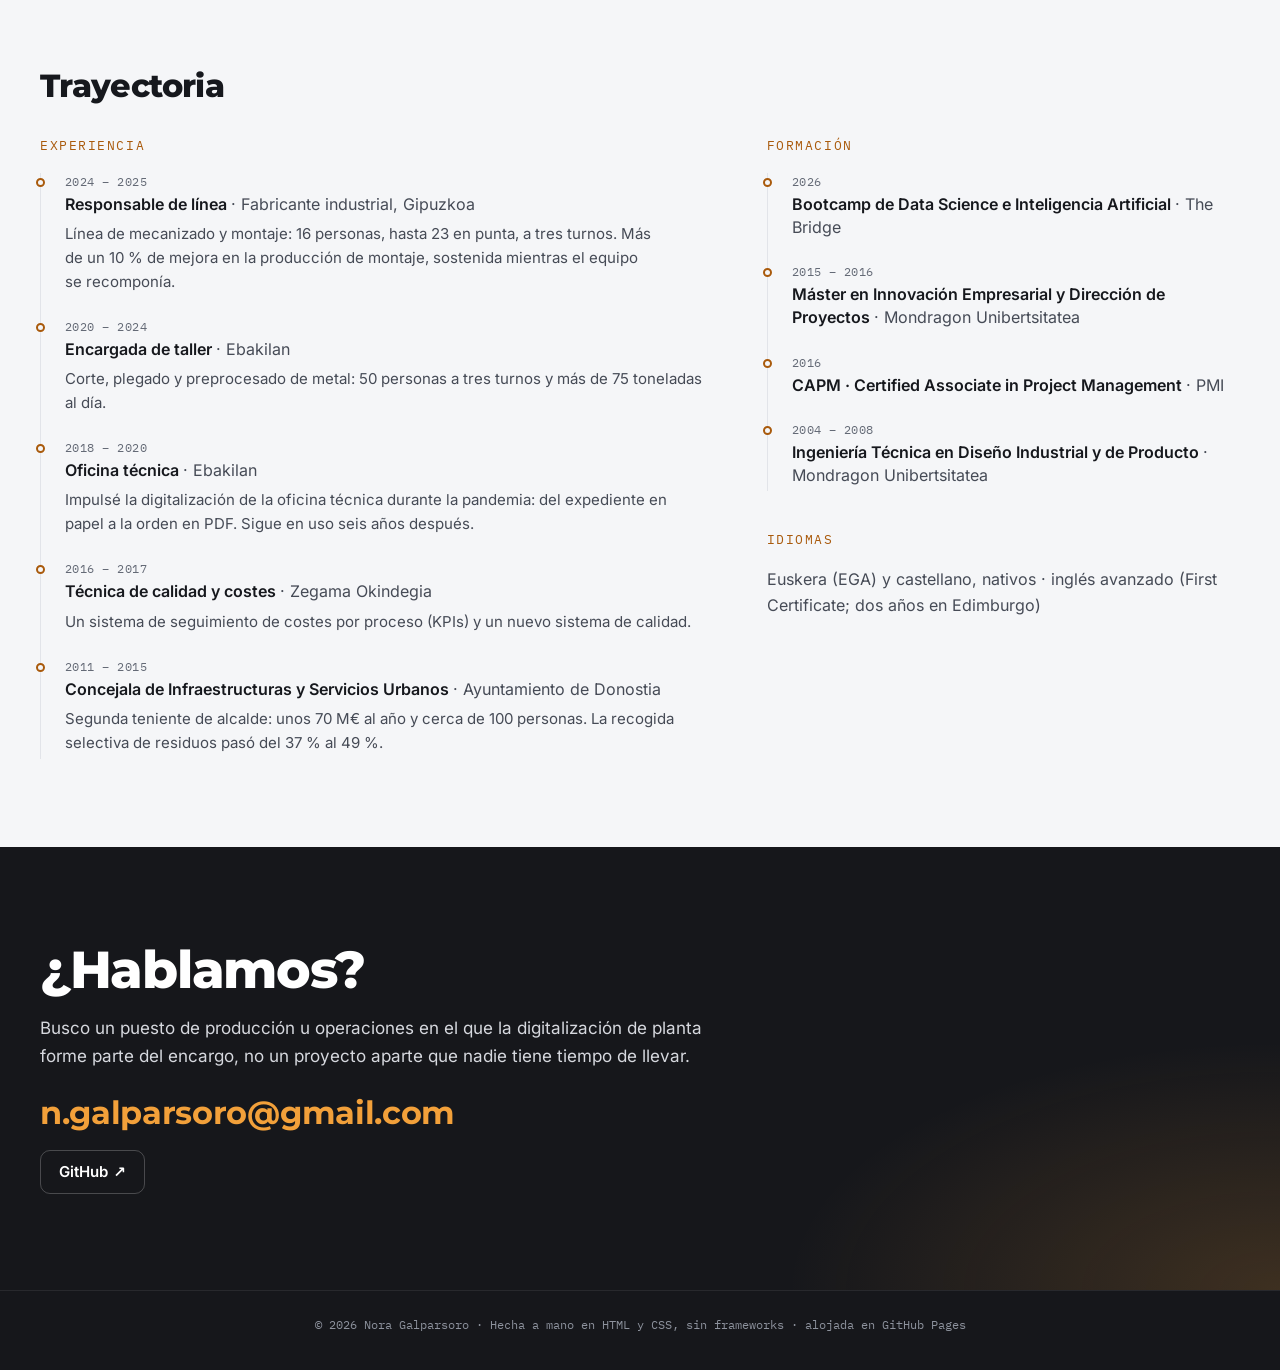
==== commit 7c4b6568: "Contacto y trayectoria; la portada, como el CV: producción, procesos y datos aplicados a planta El P" ====
--- a/index.html
+++ b/index.html
@@ -5,7 +5,7 @@
 <meta name="viewport" content="width=device-width, initial-scale=1">
 <meta http-equiv="Content-Security-Policy" content="default-src 'self'; img-src 'self'; media-src 'self'; style-src 'self'; font-src 'self'; script-src 'self' https://static.cloudflareinsights.com; connect-src 'self' https://cloudflareinsights.com; base-uri 'none'; form-action 'none'">
 <title>Nora Galparsoro · Portfolio</title>
-<meta name="description" content="Proyectos de ciencia de datos, IA y desarrollo web de Nora Galparsoro, cada uno contado en un vídeo de unos tres minutos.">
+<meta name="description" content="Nora Galparsoro, ingeniera: producción, procesos y datos aplicados a planta. Seis proyectos contados en vídeo, trayectoria y contacto.">
 <meta name="color-scheme" content="light dark">
 <meta name="theme-color" content="#16171b">
 <link rel="canonical" href="https://ngalparsoro.github.io/">
@@ -15,7 +15,7 @@
 <link rel="alternate" hreflang="x-default" href="https://ngalparsoro.github.io/">
 <meta property="og:type" content="website">
 <meta property="og:title" content="Nora Galparsoro · Portfolio">
-<meta property="og:description" content="Proyectos de ciencia de datos, IA y desarrollo web de Nora Galparsoro, cada uno contado en un vídeo de unos tres minutos.">
+<meta property="og:description" content="Nora Galparsoro, ingeniera: producción, procesos y datos aplicados a planta. Seis proyectos contados en vídeo, trayectoria y contacto.">
 <meta property="og:url" content="https://ngalparsoro.github.io/">
 <meta property="og:image" content="https://ngalparsoro.github.io/og-es.jpg">
 <meta property="og:image:width" content="1200">
@@ -25,7 +25,7 @@
 <link rel="icon" href="favicon.svg" type="image/svg+xml">
 <link rel="preload" href="fuentes/montserrat.woff2" as="font" type="font/woff2" crossorigin>
 <link rel="preload" href="fuentes/inter.woff2" as="font" type="font/woff2" crossorigin>
-<link rel="stylesheet" href="estilo.css?v=6f895183e2">
+<link rel="stylesheet" href="estilo.css?v=d0e79c9db0">
 <script src="portfolio.js?v=cf2d820ee4" defer></script>
 <script defer src="https://static.cloudflareinsights.com/beacon.min.js" data-cf-beacon='{"token": "63fe7f08a7044c90adf6e517d1da597f"}'></script>
 </head>
@@ -41,23 +41,59 @@
 </ul>
 </nav>
 <div class="portada-texto">
-<p class="ceja">Data Science · IA · Desarrollo web</p>
+<p class="ceja">Producción · Procesos · Datos aplicados a planta</p>
 <h1>Nora <span>Galparsoro</span></h1>
-<p class="entradilla">Ciencia de datos, inteligencia artificial y desarrollo web: del dato en bruto a la herramienta que alguien usa. Seis proyectos, cada uno contado en un vídeo de unos tres minutos.</p>
-<p class="contacto"><a class="boton boton-claro" href="https://github.com/ngalparsoro">GitHub<span aria-hidden="true">↗</span></a></p>
+<p class="entradilla">Ingeniera con más de 10 años dirigiendo producción, procesos y equipos en industria. Las dos veces que me he encontrado con información que solo existía de palabra, he construido el sistema que la puso por escrito. Aquí, seis proyectos, cada uno contado en un vídeo de unos tres minutos.</p>
+<p class="contacto">
+<a class="boton boton-acento" href="mailto:n.galparsoro@gmail.com">Escríbeme</a>
+<a class="boton boton-claro" href="#trayectoria">Trayectoria</a>
+<a class="boton boton-claro" href="https://github.com/ngalparsoro">GitHub<span aria-hidden="true">↗</span></a>
+</p>
 </div>
 <nav class="indice" aria-label="Proyectos">
 <ol>
+<li><a class="p-panel-of" href="#panel-of">Panel de OF</a></li>
+<li><a class="p-mantenimiento" href="#mantenimiento">Parada de máquina</a></li>
 <li><a class="p-behatokiak" href="#behatokiak">Observatorios electorales</a></li>
-<li><a class="p-panel-of" href="#panel-of">Panel de OF</a></li>
 <li><a class="p-mitumi" href="#mitumi">MITÜMI</a></li>
 <li><a class="p-jobscout" href="#jobscout">JobScout</a></li>
-<li><a class="p-mantenimiento" href="#mantenimiento">Parada de máquina</a></li>
 <li><a class="p-clima" href="#clima">Clima de Euskal Herria</a></li>
 </ol>
 </nav>
 </header>
 <main id="proyectos">
+<article class="proyecto p-panel-of" id="panel-of" aria-labelledby="t-panel-of">
+<figure class="video">
+<video controls muted playsinline preload="none" width="1280" height="720" poster="portadas/panel-of-es.jpg" aria-label="Vídeo: Panel de OF">
+<source src="videos/panel-of-es.mp4" type="video/mp4">
+</video>
+<figcaption>Vídeo sin sonido · 2:42</figcaption>
+</figure>
+<div class="texto">
+<p class="ceja">Digitalización industrial · Caso real</p>
+<h2 id="t-panel-of">Panel de <em>OF</em></h2>
+<p class="sub">Órdenes de fabricación en línea, sin tocar el ERP.</p>
+<p class="meta">Planta de mecanizado y montaje · empresa y datos ficticios</p>
+<ul class="stack"><li>Python</li><li>SQL · Oracle</li><li>HTML · CSS · JS</li><li>BI Publisher</li></ul>
+<p class="enlaces"><a class="boton boton-demo" href="https://ngalparsoro.github.io/panel-de-of/mockup_panel_ofs_v2.html">Abrir el panel<span aria-hidden="true">↗</span></a><a class="boton boton-codigo" href="https://github.com/ngalparsoro/panel-de-of">Código en GitHub<span aria-hidden="true">↗</span></a></p>
+</div>
+</article>
+<article class="proyecto p-mantenimiento" id="mantenimiento" aria-labelledby="t-mantenimiento">
+<figure class="video">
+<video controls muted playsinline preload="none" width="1280" height="720" poster="portadas/mantenimiento-es.jpg" aria-label="Vídeo: Predicción de parada de máquina">
+<source src="videos/mantenimiento-es.mp4" type="video/mp4">
+</video>
+<figcaption>Vídeo sin sonido · 2:25</figcaption>
+</figure>
+<div class="texto">
+<p class="ceja">Mantenimiento predictivo · Machine learning</p>
+<h2 id="t-mantenimiento">Predicción de parada de <em>máquina</em></h2>
+<p class="sub">Un sistema de tres capas que detecta la avería antes de que ocurra, con las señales que la máquina ya genera.</p>
+<p class="meta">Proyecto final · Bootcamp de Data Science · junio 2026</p>
+<ul class="stack"><li>scikit-learn</li><li>LightGBM</li><li>Isolation Forest</li><li>pandas</li><li>Streamlit</li></ul>
+<p class="enlaces"><a class="boton boton-codigo" href="https://github.com/ngalparsoro/Milling-Machine-Failure-Prediction">Código en GitHub<span aria-hidden="true">↗</span></a></p>
+</div>
+</article>
 <article class="proyecto p-behatokiak" id="behatokiak" aria-labelledby="t-behatokiak">
 <figure class="video">
 <video controls muted playsinline preload="none" width="1280" height="720" poster="portadas/behatokiak-es.jpg" aria-label="Vídeo: Observatorios electorales">
@@ -75,22 +111,6 @@
 <p class="enlaces"><a class="boton boton-web" href="https://hautesbehatokia.eus">hautesbehatokia.eus<span aria-hidden="true">↗</span></a><a class="boton boton-web" href="https://nazioenbehatokia.eus">nazioenbehatokia.eus<span aria-hidden="true">↗</span></a></p>
 </div>
 </article>
-<article class="proyecto p-panel-of" id="panel-of" aria-labelledby="t-panel-of">
-<figure class="video">
-<video controls muted playsinline preload="none" width="1280" height="720" poster="portadas/panel-of-es.jpg" aria-label="Vídeo: Panel de OF">
-<source src="videos/panel-of-es.mp4" type="video/mp4">
-</video>
-<figcaption>Vídeo sin sonido · 2:42</figcaption>
-</figure>
-<div class="texto">
-<p class="ceja">Digitalización industrial · Caso real</p>
-<h2 id="t-panel-of">Panel de <em>OF</em></h2>
-<p class="sub">Órdenes de fabricación en línea, sin tocar el ERP.</p>
-<p class="meta">Planta de mecanizado y montaje · empresa y datos ficticios</p>
-<ul class="stack"><li>Python</li><li>SQL · Oracle</li><li>HTML · CSS · JS</li><li>BI Publisher</li></ul>
-<p class="enlaces"><a class="boton boton-demo" href="https://ngalparsoro.github.io/panel-de-of/mockup_panel_ofs_v2.html">Abrir el panel<span aria-hidden="true">↗</span></a><a class="boton boton-codigo" href="https://github.com/ngalparsoro/panel-de-of">Código en GitHub<span aria-hidden="true">↗</span></a></p>
-</div>
-</article>
 <article class="proyecto p-mitumi" id="mitumi" aria-labelledby="t-mitumi">
 <figure class="video">
 <video controls muted playsinline preload="none" width="1280" height="720" poster="portadas/mitumi-es.jpg" aria-label="Vídeo: Agentes de IA para MITÜMI">
@@ -122,22 +142,6 @@
 <p class="meta">Bootcamp de Data Science e IA · The Bridge · 2026</p>
 <ul class="stack"><li>Python</li><li>ReAct</li><li>Groq</li><li>FastAPI</li><li>React</li><li>SQLite</li></ul>
 <p class="enlaces"><a class="boton boton-codigo" href="https://github.com/ngalparsoro/Agente_JobScout">Código en GitHub<span aria-hidden="true">↗</span></a></p>
-</div>
-</article>
-<article class="proyecto p-mantenimiento" id="mantenimiento" aria-labelledby="t-mantenimiento">
-<figure class="video">
-<video controls muted playsinline preload="none" width="1280" height="720" poster="portadas/mantenimiento-es.jpg" aria-label="Vídeo: Predicción de parada de máquina">
-<source src="videos/mantenimiento-es.mp4" type="video/mp4">
-</video>
-<figcaption>Vídeo sin sonido · 2:25</figcaption>
-</figure>
-<div class="texto">
-<p class="ceja">Mantenimiento predictivo · Machine learning</p>
-<h2 id="t-mantenimiento">Predicción de parada de <em>máquina</em></h2>
-<p class="sub">Un sistema de tres capas que detecta la avería antes de que ocurra, con las señales que la máquina ya genera.</p>
-<p class="meta">Proyecto final · Bootcamp de Data Science · junio 2026</p>
-<ul class="stack"><li>scikit-learn</li><li>LightGBM</li><li>Isolation Forest</li><li>pandas</li><li>Streamlit</li></ul>
-<p class="enlaces"><a class="boton boton-codigo" href="https://github.com/ngalparsoro/Milling-Machine-Failure-Prediction">Código en GitHub<span aria-hidden="true">↗</span></a></p>
 </div>
 </article>
 <article class="proyecto p-clima" id="clima" aria-labelledby="t-clima">
@@ -167,7 +171,41 @@
 </ul>
 <p><a class="boton" href="https://github.com/ngalparsoro?tab=repositories">Todos los repositorios<span aria-hidden="true">↗</span></a></p>
 </section>
+<section class="trayectoria" id="trayectoria" aria-labelledby="t-trayectoria">
+<h2 id="t-trayectoria">Trayectoria</h2>
+<div class="columnas">
+<div>
+<h3>Experiencia</h3>
+<ol class="hitos">
+<li><p class="cuando">2024 – 2025</p><p class="puesto">Responsable de línea <span class="donde">· Fabricante industrial, Gipuzkoa</span></p><p class="detalle">Línea de mecanizado y montaje: 16 personas, hasta 23 en punta, a tres turnos. Más de un 10 % de mejora en la producción de montaje, sostenida mientras el equipo se recomponía.</p></li>
+<li><p class="cuando">2020 – 2024</p><p class="puesto">Encargada de taller <span class="donde">· Ebakilan</span></p><p class="detalle">Corte, plegado y preprocesado de metal: 50 personas a tres turnos y más de 75 toneladas al día.</p></li>
+<li><p class="cuando">2018 – 2020</p><p class="puesto">Oficina técnica <span class="donde">· Ebakilan</span></p><p class="detalle">Impulsé la digitalización de la oficina técnica durante la pandemia: del expediente en papel a la orden en PDF. Sigue en uso seis años después.</p></li>
+<li><p class="cuando">2016 – 2017</p><p class="puesto">Técnica de calidad y costes <span class="donde">· Zegama Okindegia</span></p><p class="detalle">Un sistema de seguimiento de costes por proceso (KPIs) y un nuevo sistema de calidad.</p></li>
+<li><p class="cuando">2011 – 2015</p><p class="puesto">Concejala de Infraestructuras y Servicios Urbanos <span class="donde">· Ayuntamiento de Donostia</span></p><p class="detalle">Segunda teniente de alcalde: unos 70 M€ al año y cerca de 100 personas. La recogida selectiva de residuos pasó del 37 % al 49 %.</p></li>
+</ol>
+</div>
+<div>
+<h3>Formación</h3>
+<ol class="hitos">
+<li><p class="cuando">2026</p><p class="puesto">Bootcamp de Data Science e Inteligencia Artificial <span class="donde">· The Bridge</span></p></li>
+<li><p class="cuando">2015 – 2016</p><p class="puesto">Máster en Innovación Empresarial y Dirección de Proyectos <span class="donde">· Mondragon Unibertsitatea</span></p></li>
+<li><p class="cuando">2016</p><p class="puesto">CAPM · Certified Associate in Project Management <span class="donde">· PMI</span></p></li>
+<li><p class="cuando">2004 – 2008</p><p class="puesto">Ingeniería Técnica en Diseño Industrial y de Producto <span class="donde">· Mondragon Unibertsitatea</span></p></li>
+</ol>
+<h3>Idiomas</h3>
+<p class="lenguas">Euskera (EGA) y castellano, nativos · inglés avanzado (First Certificate; dos años en Edimburgo)</p>
+</div>
+</div>
+</section>
 </main>
+<section class="cierre" id="contacto" aria-labelledby="t-contacto">
+<div class="cierre-dentro">
+<h2 id="t-contacto">¿Hablamos?</h2>
+<p>Busco un puesto de producción u operaciones en el que la digitalización de planta forme parte del encargo, no un proyecto aparte que nadie tiene tiempo de llevar.</p>
+<p class="correo"><a href="mailto:n.galparsoro@gmail.com">n.galparsoro@gmail.com</a></p>
+<p><a class="boton boton-claro" href="https://github.com/ngalparsoro">GitHub<span aria-hidden="true">↗</span></a></p>
+</div>
+</section>
 <footer class="pie">
 <p>© 2026 Nora Galparsoro · Hecha a mano en HTML y CSS, sin frameworks · alojada en GitHub Pages</p>
 </footer>
--- a/estilo.css
+++ b/estilo.css
@@ -67,6 +67,7 @@
   }
   * { --acento: var(--acento-c); }
   .portada { border-bottom: 1px solid var(--borde); }
+  .cierre { border-top: 1px solid var(--borde); }
 }
 
 *, *::before, *::after { box-sizing: border-box; }
@@ -157,7 +158,7 @@
   line-height: 1.55;
   color: #d6d8de;
 }
-.contacto { margin: 28px 0 0; }
+.contacto { display: flex; flex-wrap: wrap; gap: 10px; margin: 28px 0 0; }
 
 .indice {
   max-width: var(--ancho);
@@ -209,6 +210,13 @@
   color: #ffffff;
 }
 .boton-claro:hover { border-color: var(--naranja); color: var(--naranja); }
+.boton-acento,
+.boton-acento:hover {
+  border-color: var(--naranja);
+  background: var(--naranja);
+  color: var(--oscuro);
+}
+.boton-acento:hover { background: #f6b663; border-color: #f6b663; }
 
 /* ---------- Proyectos ---------- */
 
@@ -307,12 +315,96 @@
 .otros .stack { margin-top: 14px; }
 .otros > p { margin: 24px 0 0; }
 
+/* ---------- Trayectoria ---------- */
+
+.trayectoria {
+  padding: clamp(48px, 7vw, 88px) 0;
+  border-top: 1px solid var(--borde);
+  scroll-margin-top: 16px;
+}
+.trayectoria > h2 {
+  margin: 0 0 32px;
+  font: 800 clamp(1.5rem, 2.8vw, 2rem)/1.15 var(--titulo);
+  letter-spacing: -0.02em;
+}
+.columnas {
+  display: grid;
+  grid-template-columns: minmax(0, 7fr) minmax(0, 5fr);
+  gap: clamp(36px, 5vw, 64px);
+}
+.trayectoria h3 {
+  margin: 0 0 18px;
+  font: 400 0.8125rem/1.4 var(--mono);
+  letter-spacing: 0.12em;
+  text-transform: uppercase;
+  color: var(--acento);
+}
+.trayectoria .hitos + h3 { margin-top: 40px; }
+
+.hitos li {
+  position: relative;
+  padding: 0 0 24px 24px;
+  border-left: 1px solid var(--borde);
+}
+.hitos li:last-child { padding-bottom: 4px; }
+.hitos li::before {
+  content: '';
+  position: absolute;
+  left: -5px;
+  top: 5px;
+  width: 9px;
+  height: 9px;
+  border: 2px solid var(--acento);
+  border-radius: 50%;
+  background: var(--fondo);
+}
+.cuando {
+  margin: 0;
+  font: 400 0.75rem/1.5 var(--mono);
+  letter-spacing: 0.04em;
+  color: var(--texto-3);
+}
+.puesto { margin: 2px 0 0; font-weight: 600; line-height: 1.45; }
+.donde { font-weight: 400; color: var(--texto-2); }
+.detalle { margin: 6px 0 0; font-size: 0.9375rem; color: var(--texto-2); text-wrap: pretty; }
+.lenguas { margin: 0; color: var(--texto-2); }
+
+/* ---------- Contacto y pie ---------- */
+
+.cierre {
+  --acento-o: var(--naranja);
+  --acento-c: var(--naranja);
+  padding: clamp(56px, 8vw, 96px) var(--margen);
+  color: #ffffff;
+  background:
+    radial-gradient(55% 80% at 100% 100%, rgb(242 160 58 / 18%), transparent 70%),
+    var(--oscuro);
+  scroll-margin-top: 0;
+}
+.cierre-dentro { max-width: var(--ancho); margin: 0 auto; }
+.cierre h2 {
+  margin: 0;
+  font: 800 clamp(2rem, 5vw, 3.25rem)/1.05 var(--titulo);
+  letter-spacing: -0.025em;
+}
+.cierre p { max-width: 40em; margin: 18px 0 0; color: #d6d8de; font-size: 1.0625rem; }
+.cierre .correo { margin-top: 24px; }
+.correo a {
+  font: 700 clamp(1.25rem, 4vw, 2rem)/1.2 var(--titulo);
+  letter-spacing: -0.01em;
+  color: var(--naranja);
+  text-decoration: none;
+  overflow-wrap: anywhere;
+}
+.correo a:hover { text-decoration: underline; text-underline-offset: 6px; }
+
 .pie {
-  padding: 28px var(--margen) 40px;
-  border-top: 1px solid var(--borde);
+  padding: 24px var(--margen) 36px;
+  border-top: 1px solid rgb(255 255 255 / 8%);
+  background: var(--oscuro);
   text-align: center;
   font: 400 0.75rem/1.6 var(--mono);
-  color: var(--texto-3);
+  color: #8d929d;
 }
 .pie p { margin: 0; }
 
@@ -320,6 +412,7 @@
 
 @media (max-width: 860px) {
   .proyecto { grid-template-columns: minmax(0, 1fr); gap: 24px; }
+  .columnas { grid-template-columns: minmax(0, 1fr); }
 }
 @media (max-width: 380px) {
   .marca { font-size: 0.9375rem; }
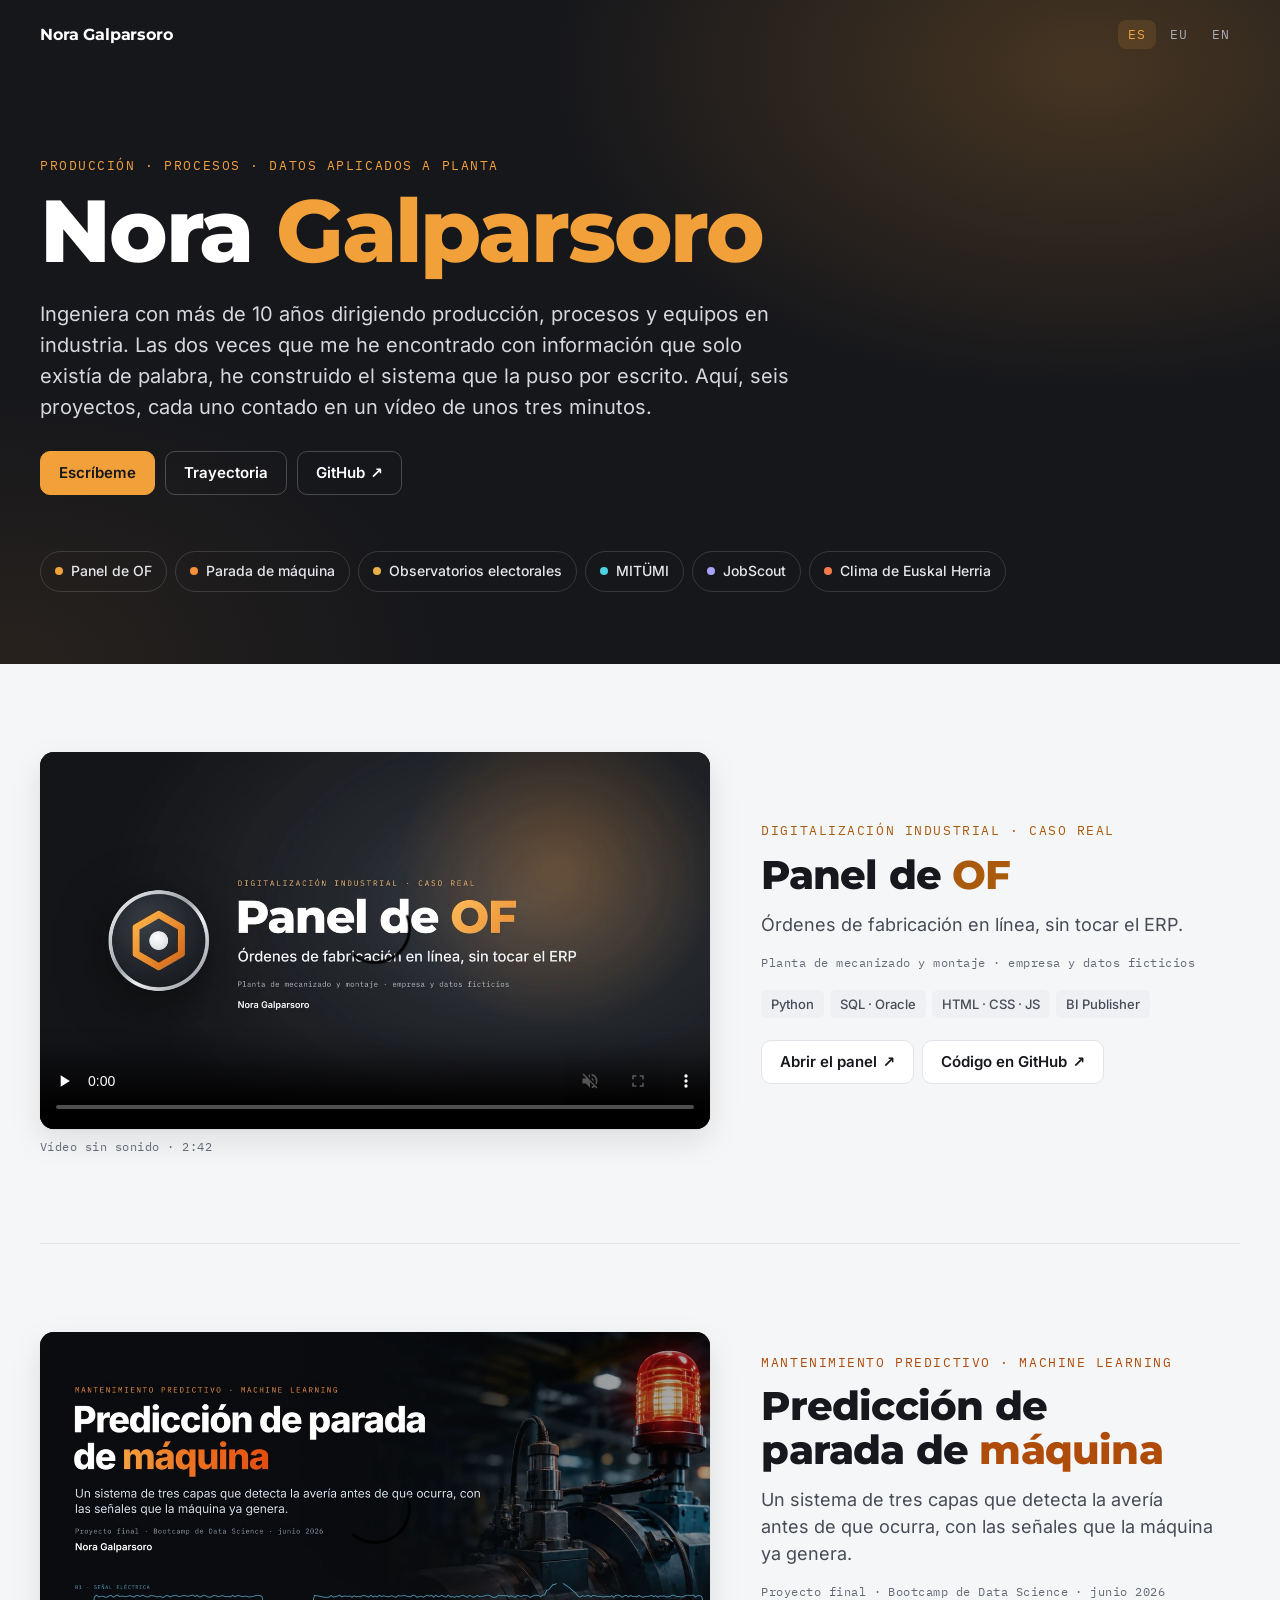
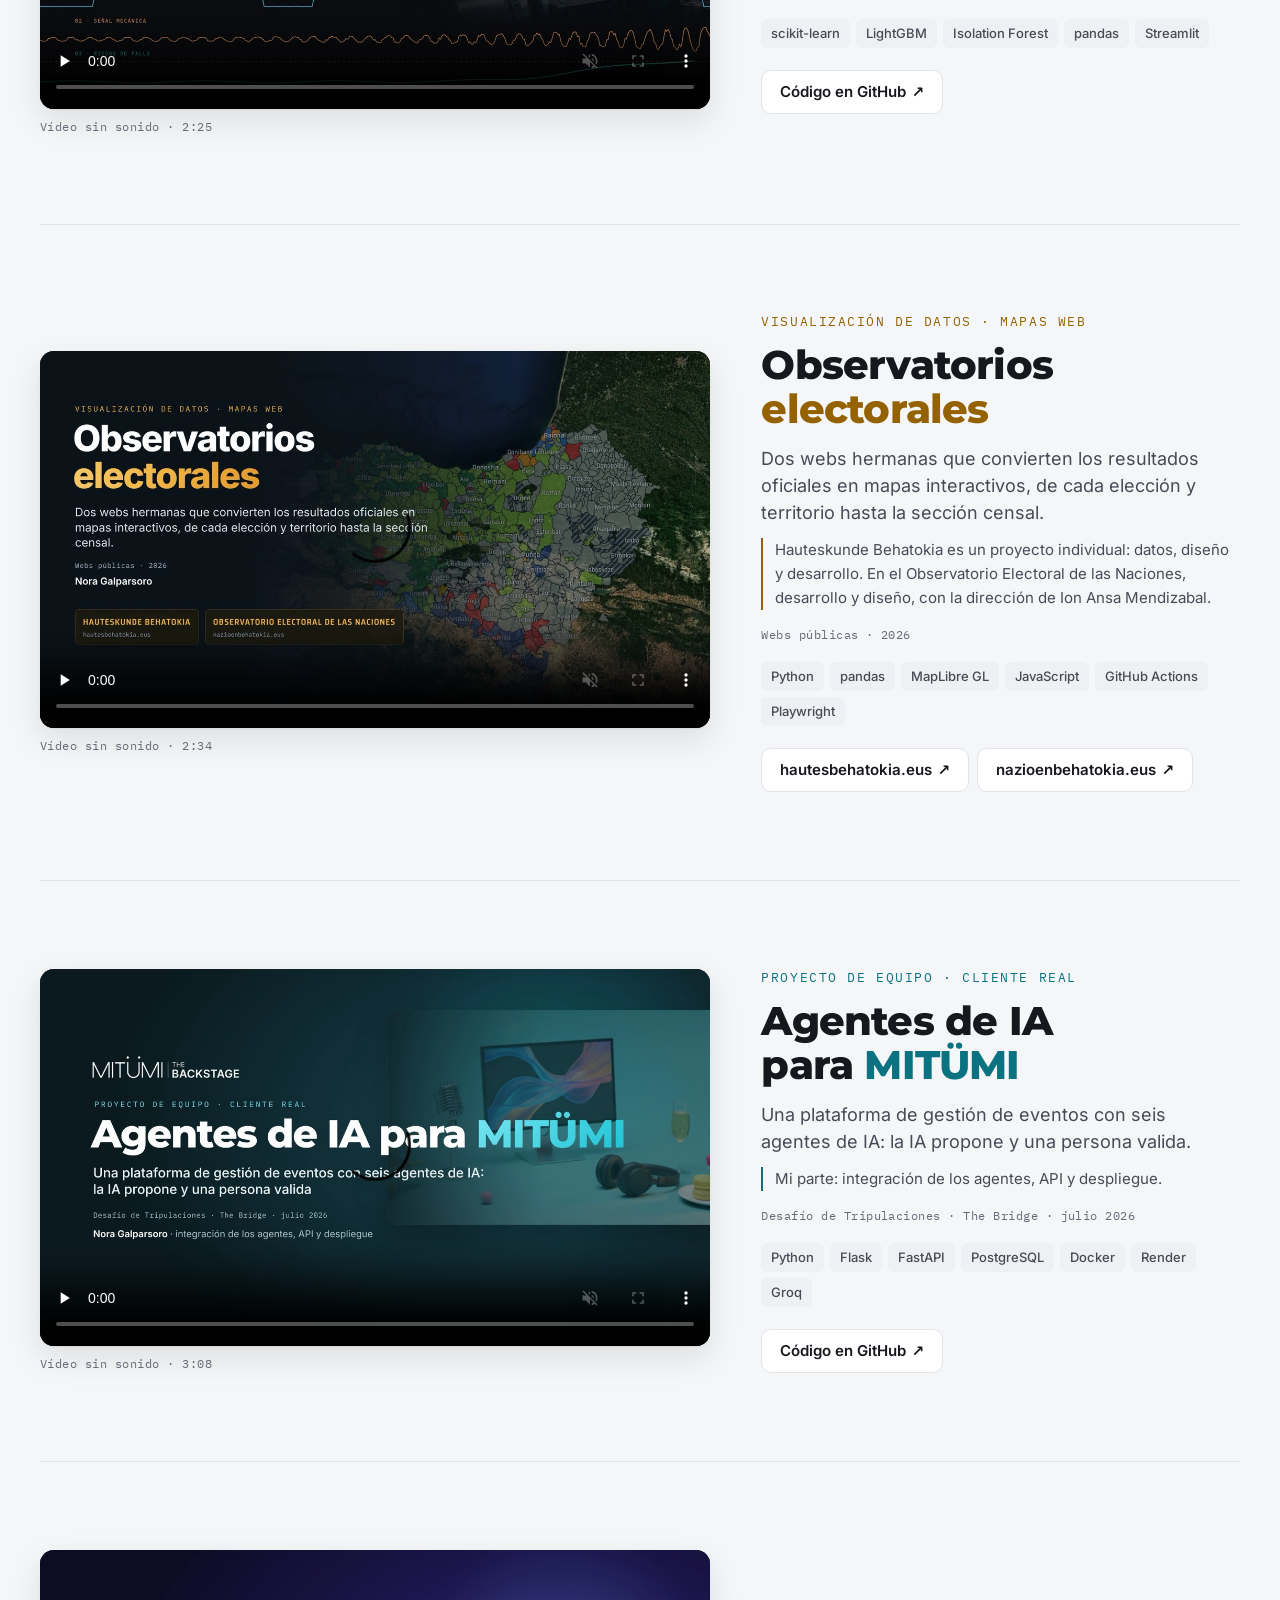
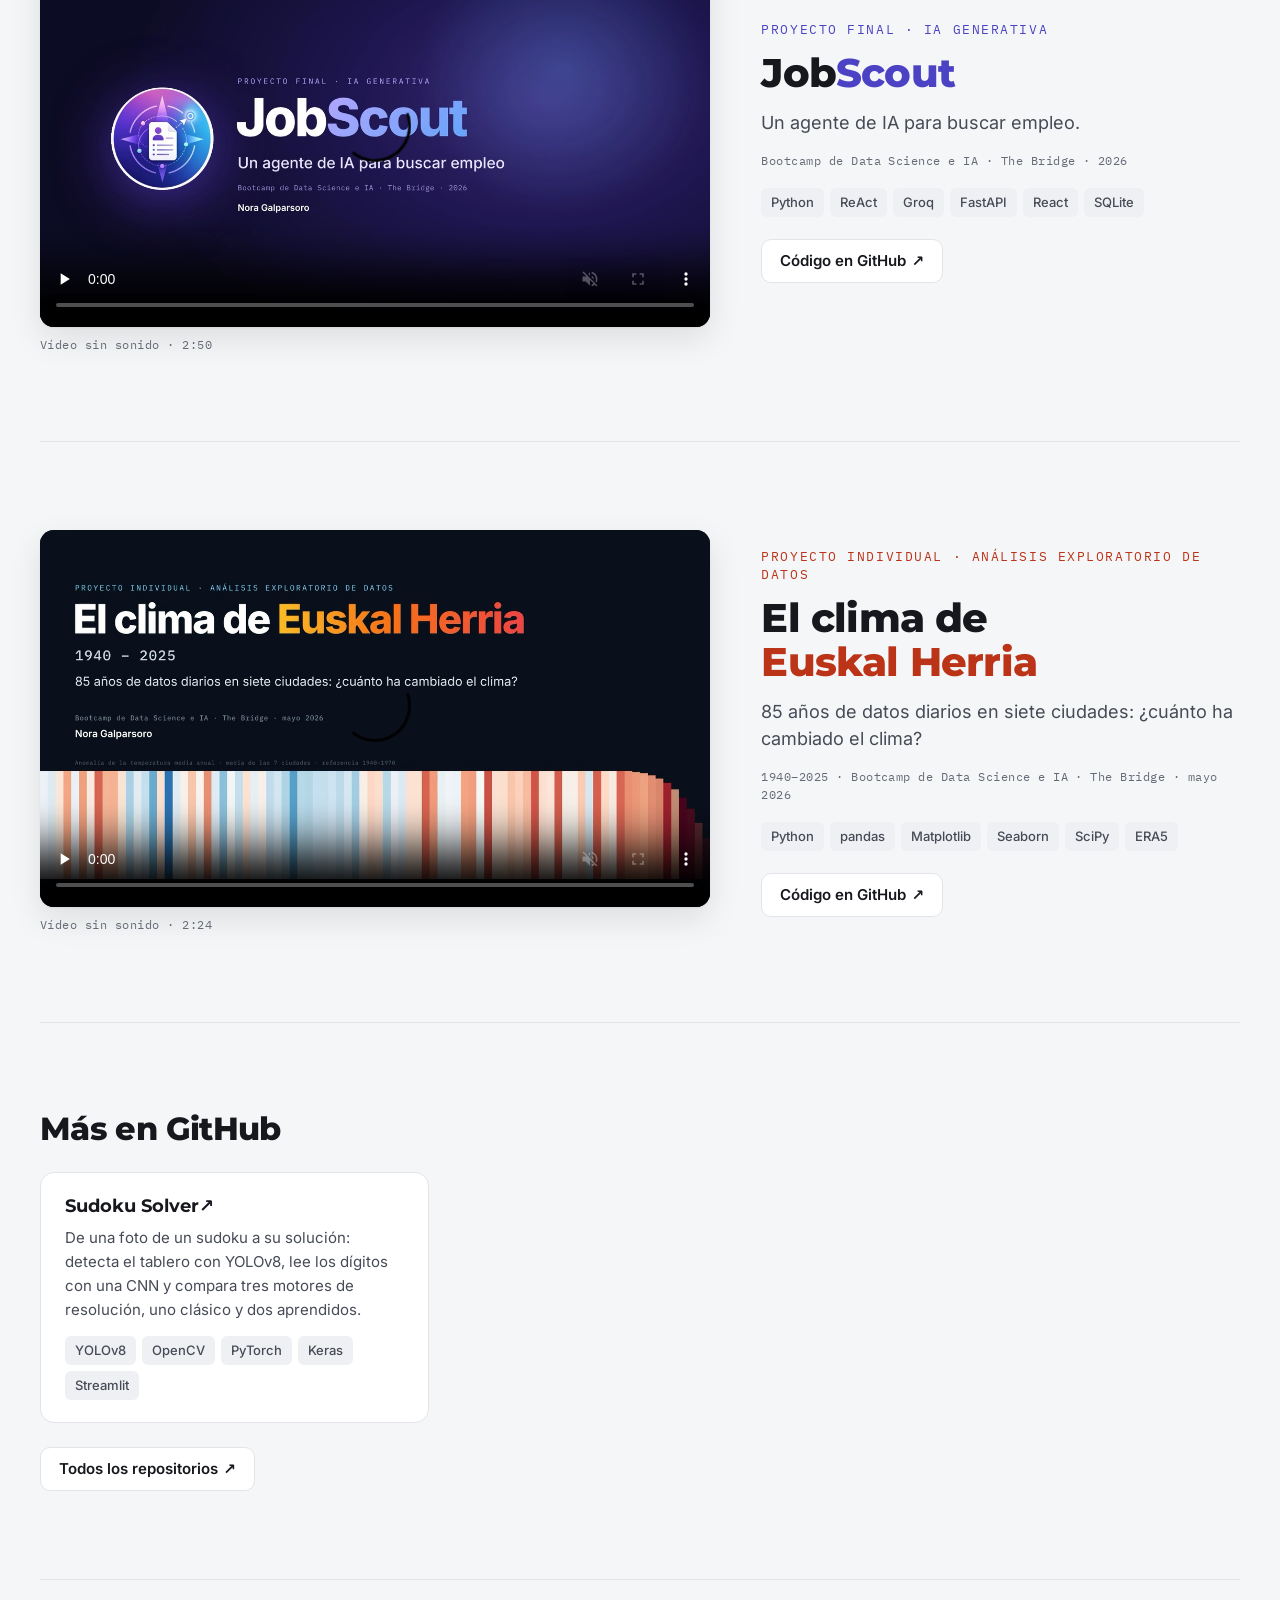
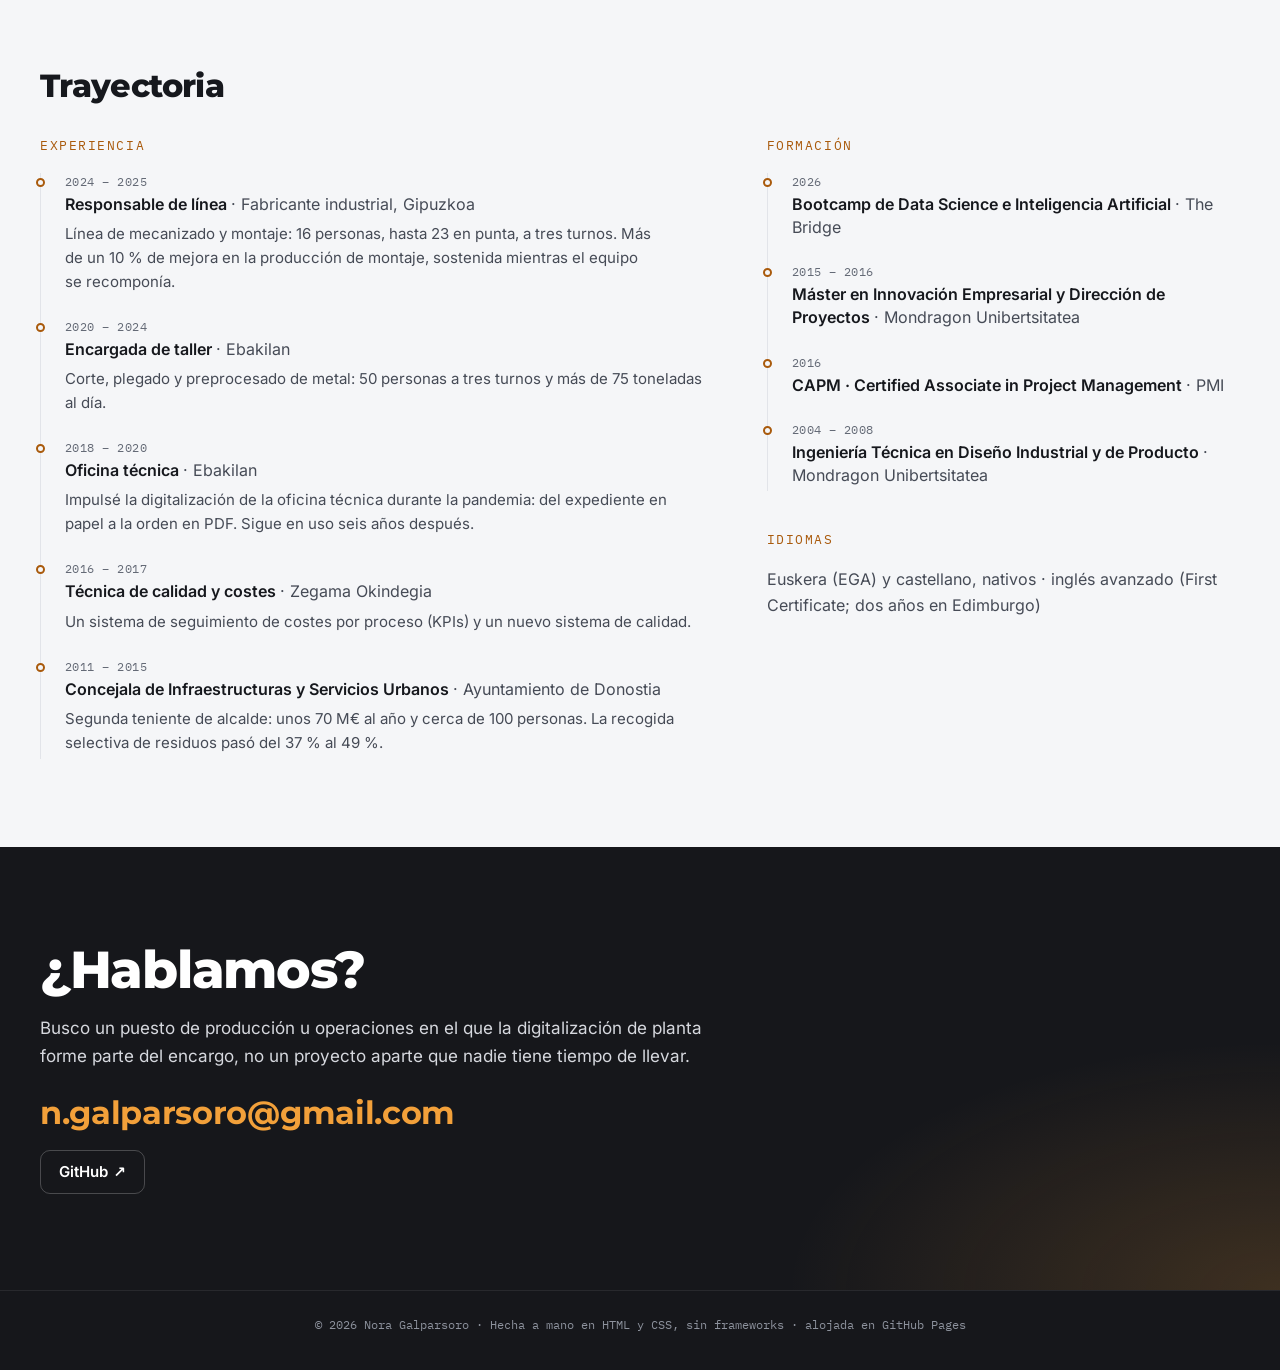
==== commit bcb1a820: "Google: datos estructurados de la persona y verificación de Search Console Co-Authored-By: Claude Op" ====
--- a/index.html
+++ b/index.html
@@ -22,6 +22,26 @@
 <meta property="og:image:height" content="630">
 <meta property="og:locale" content="es_ES">
 <meta name="twitter:card" content="summary_large_image">
+<meta name="google-site-verification" content="Hw-ADADSFPw7aBg0Htl7eLaOR9YFX7mTWqMN-tlZnv8">
+<script type="application/ld+json">
+{
+ "@context": "https://schema.org",
+ "@type": "ProfilePage",
+ "url": "https://ngalparsoro.github.io/",
+ "inLanguage": "es",
+ "mainEntity": {
+  "@type": "Person",
+  "name": "Nora Galparsoro",
+  "url": "https://ngalparsoro.github.io/",
+  "email": "mailto:n.galparsoro@gmail.com",
+  "description": "Nora Galparsoro, ingeniera: producción, procesos y datos aplicados a planta. Seis proyectos contados en vídeo, trayectoria y contacto.",
+  "image": "https://ngalparsoro.github.io/og-es.jpg",
+  "sameAs": [
+   "https://github.com/ngalparsoro"
+  ]
+ }
+}
+</script>
 <link rel="icon" href="favicon.svg" type="image/svg+xml">
 <link rel="preload" href="fuentes/montserrat.woff2" as="font" type="font/woff2" crossorigin>
 <link rel="preload" href="fuentes/inter.woff2" as="font" type="font/woff2" crossorigin>
